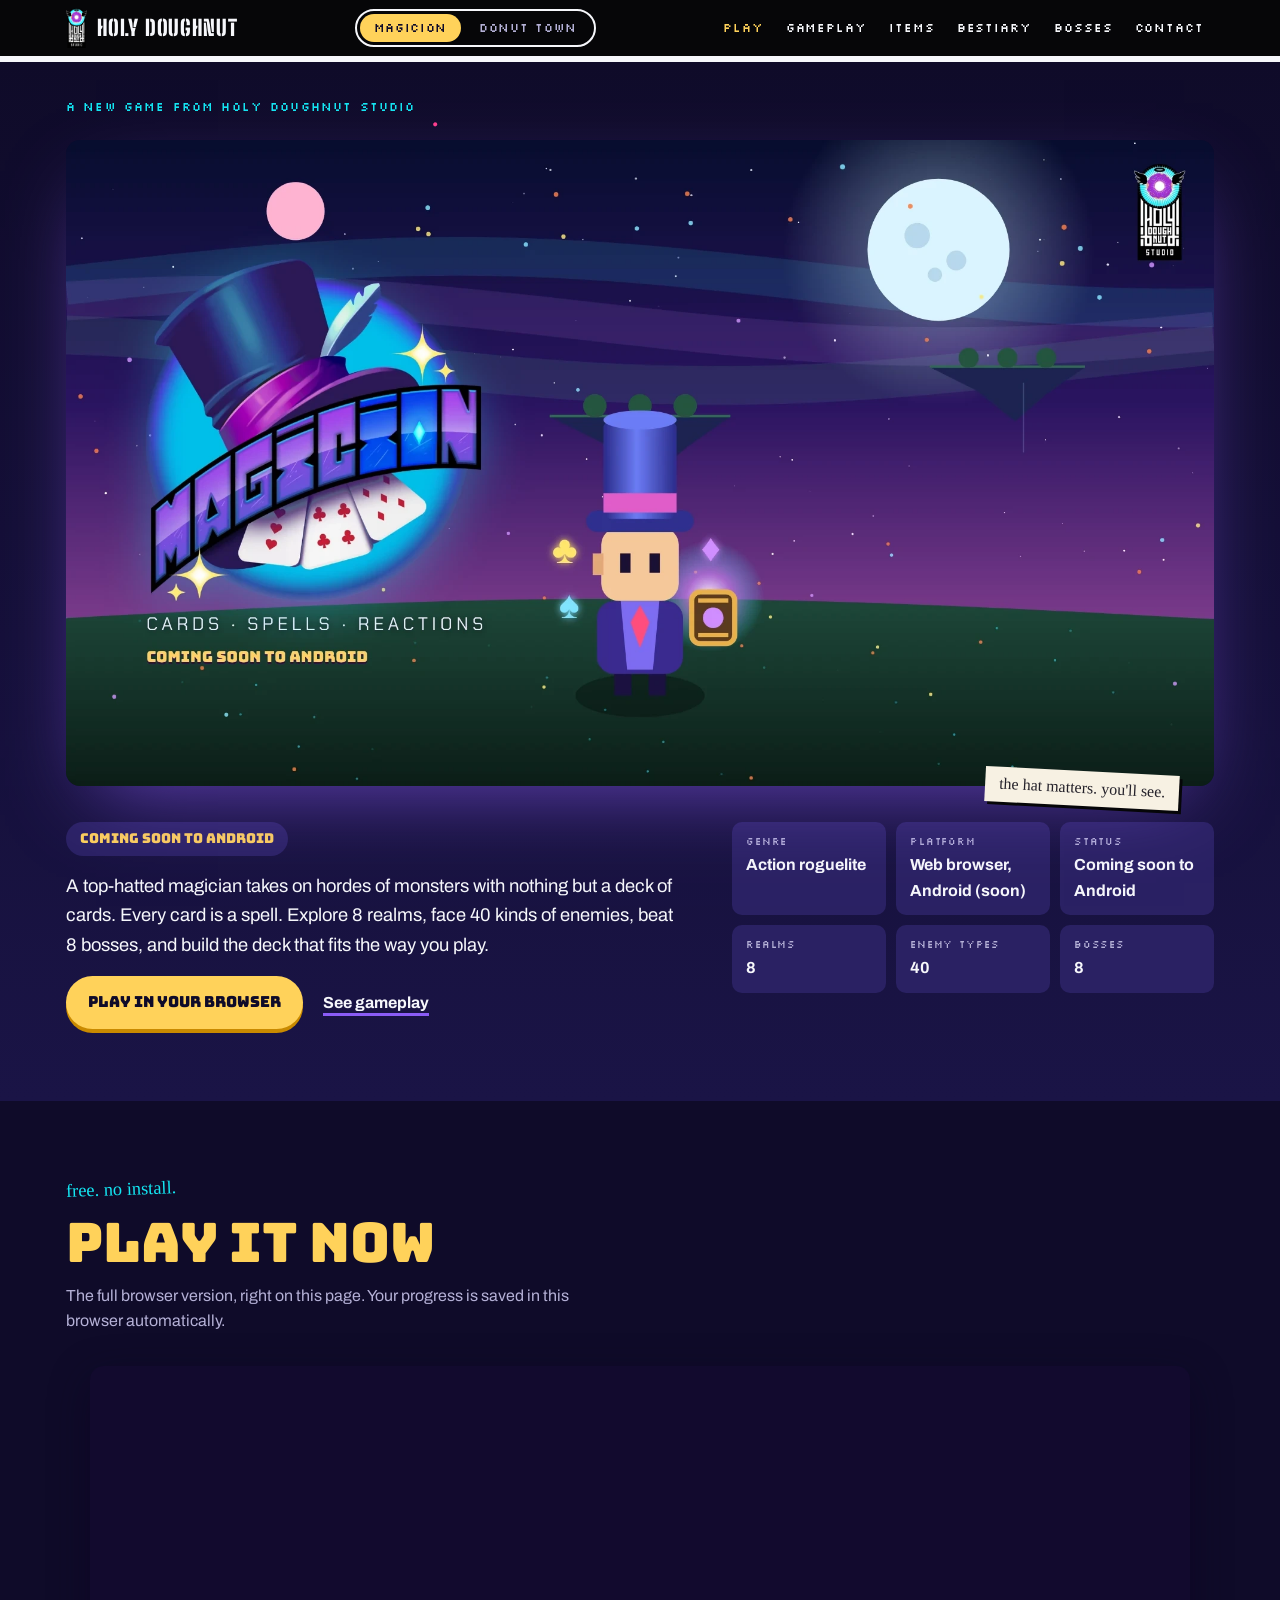
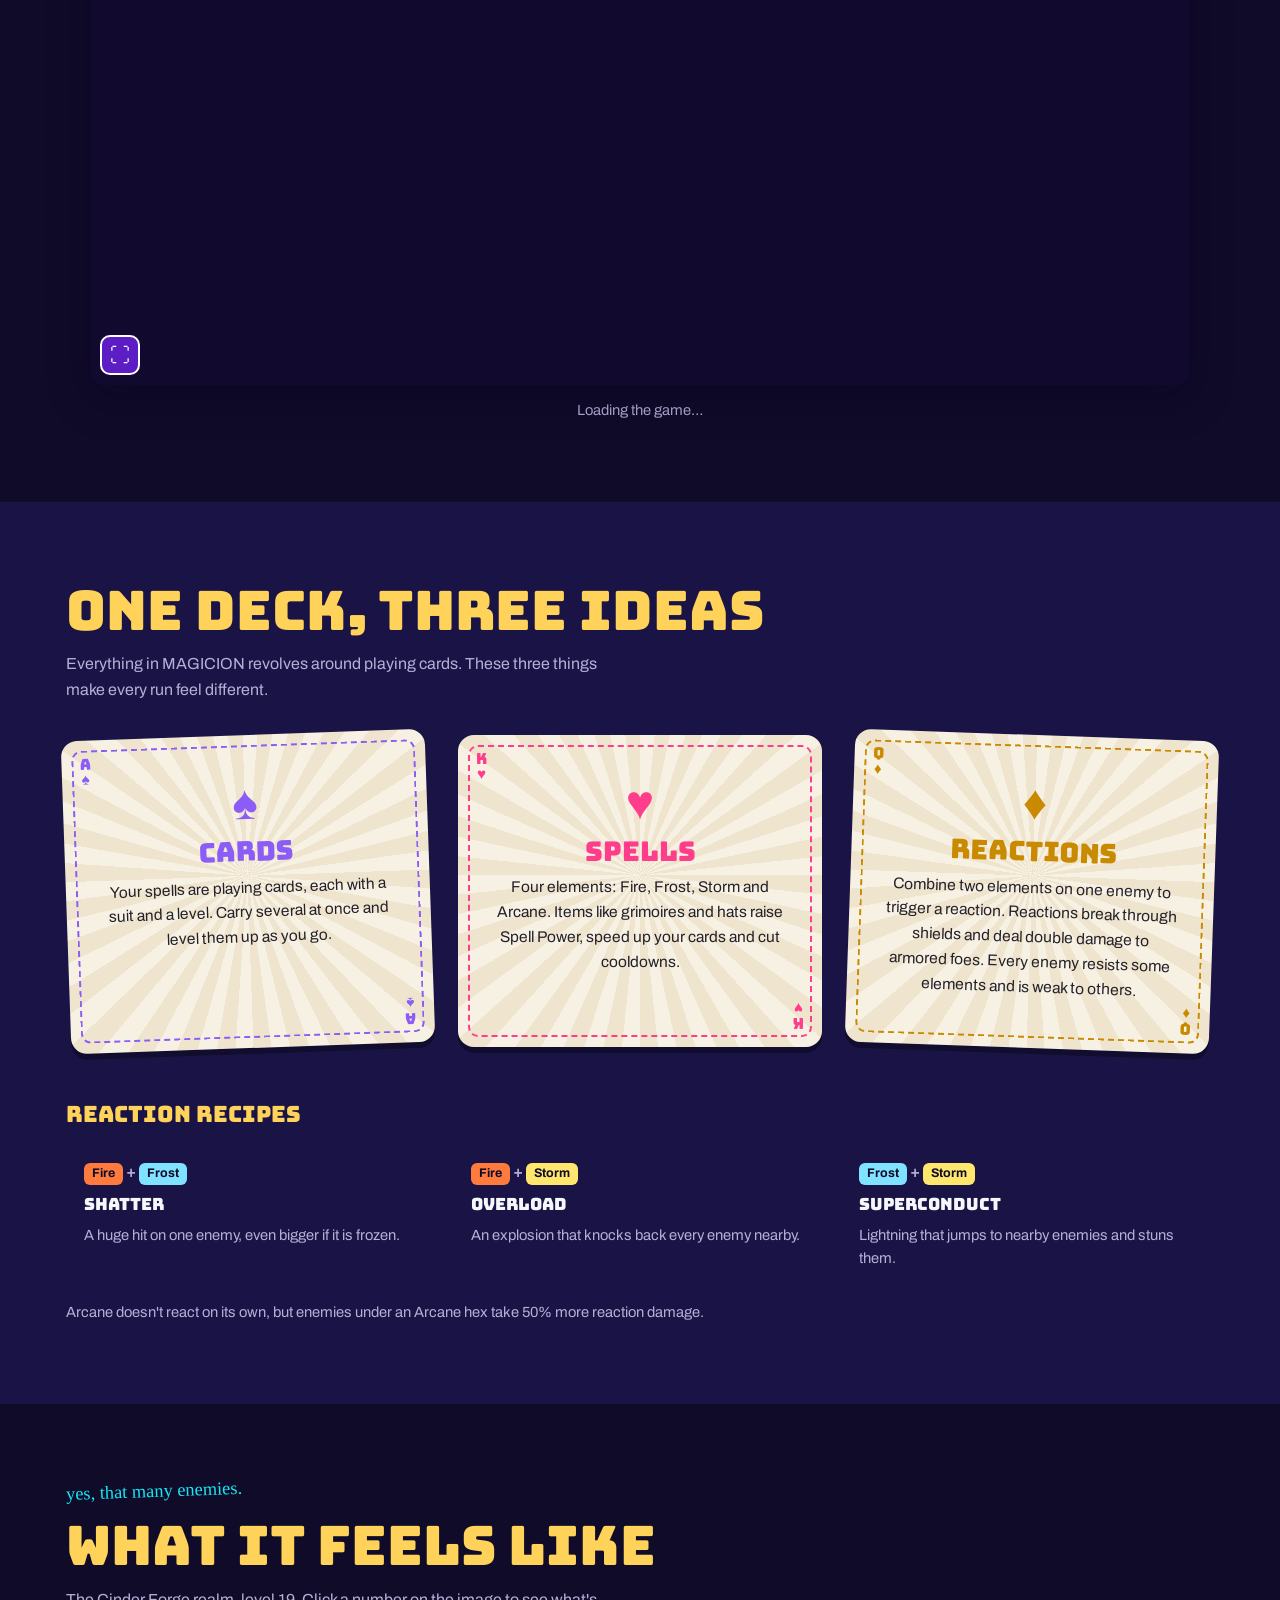
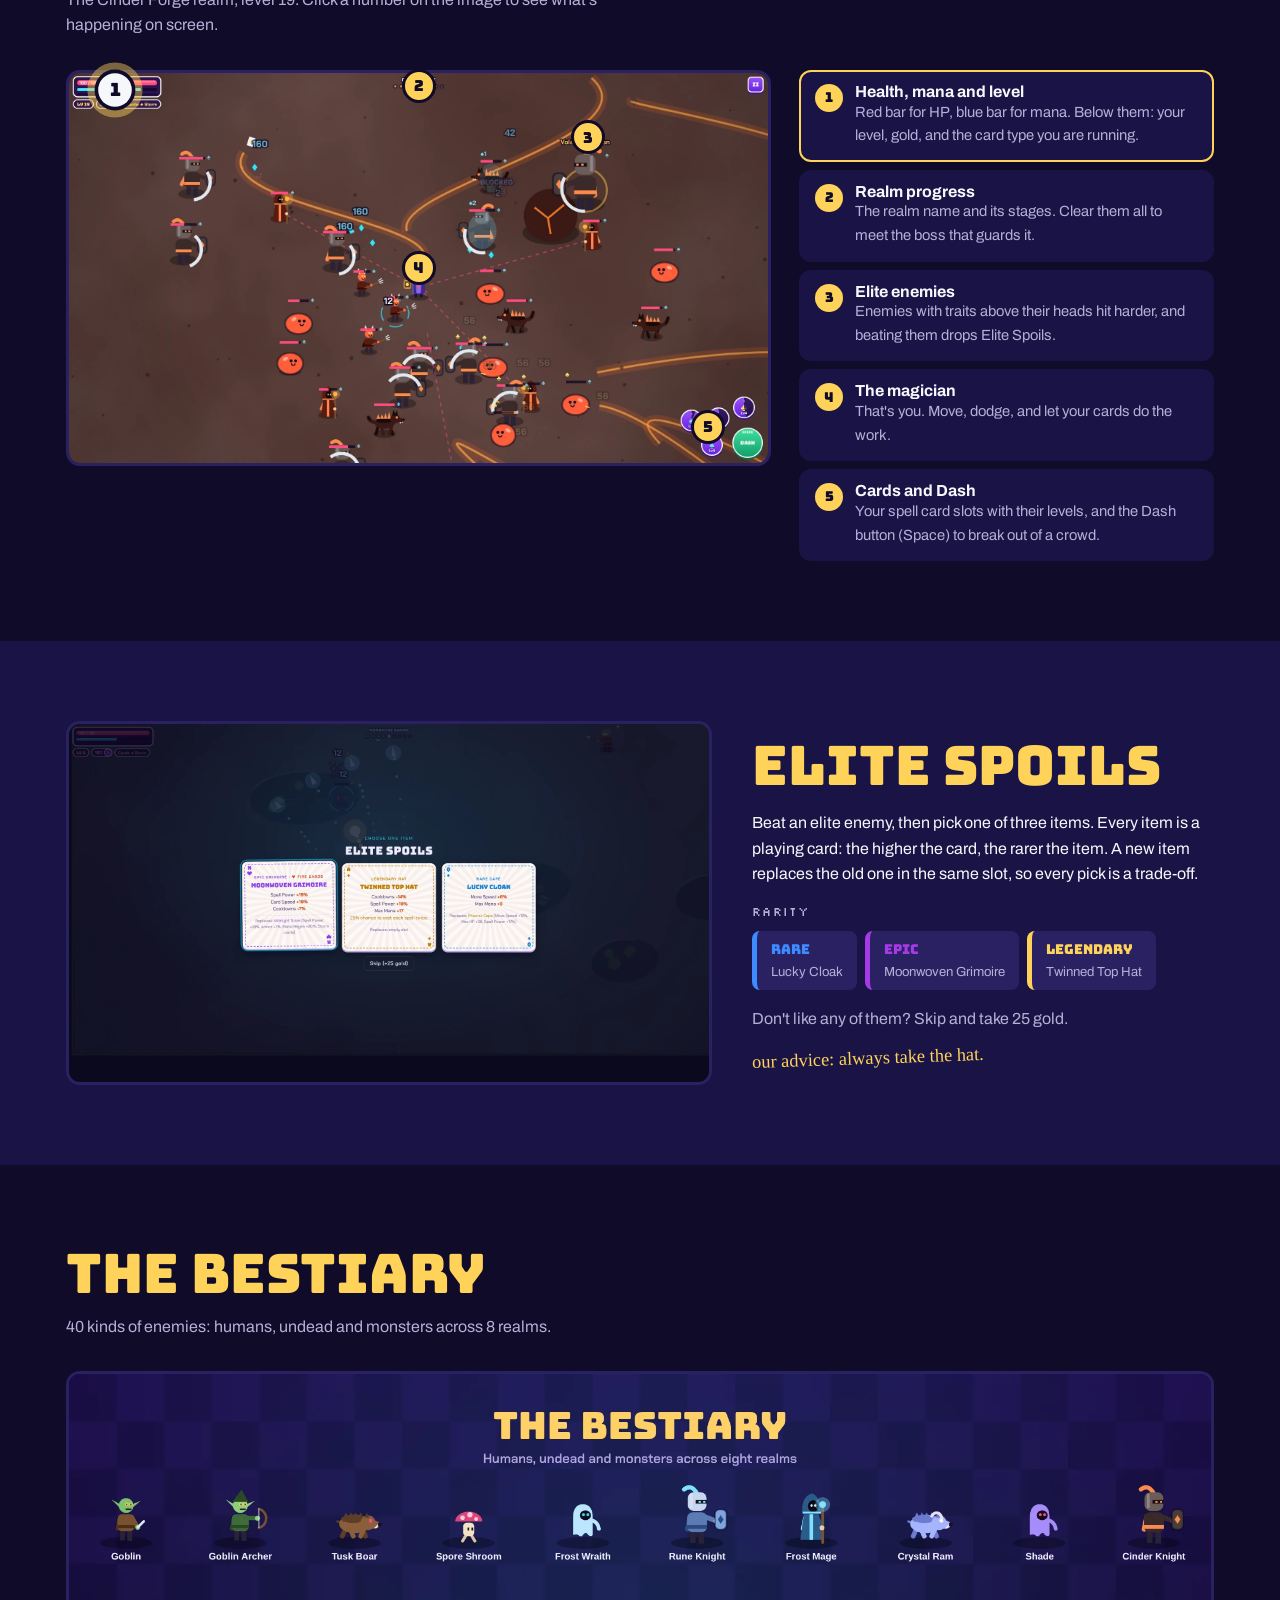
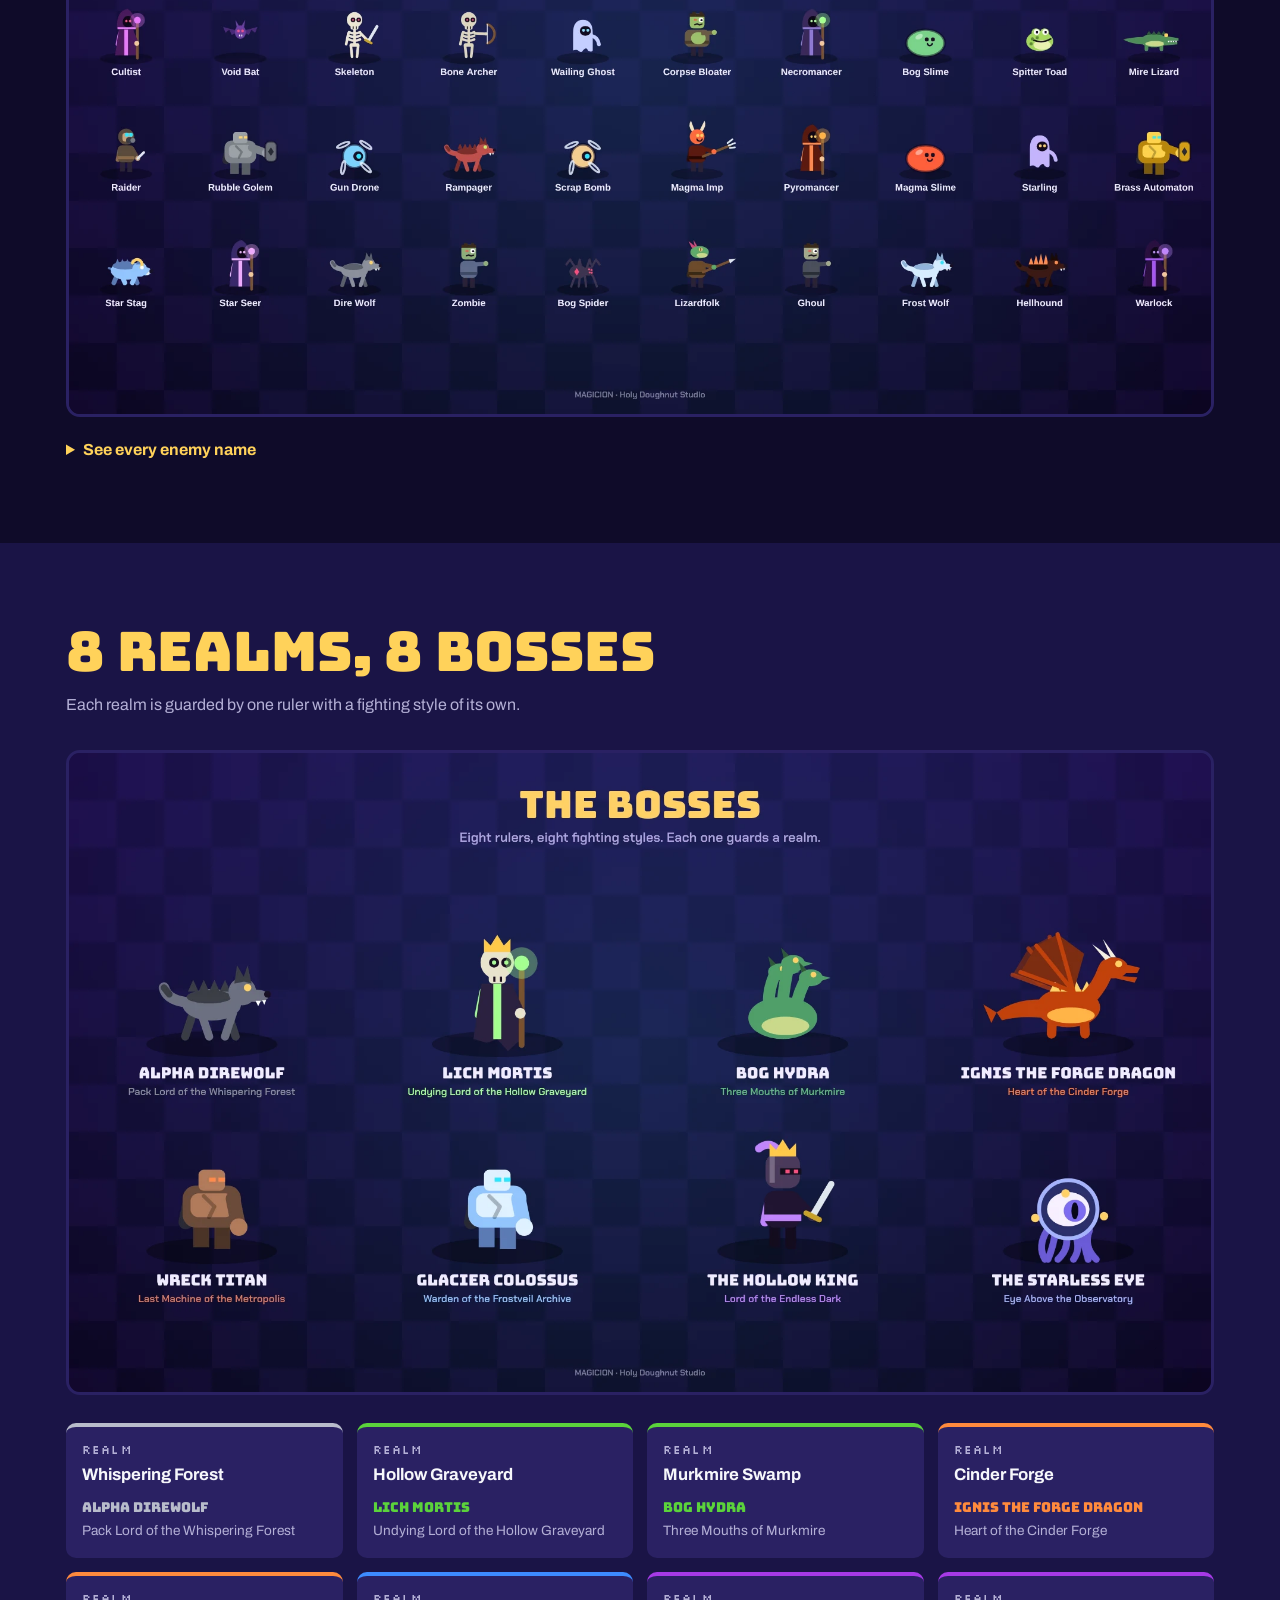
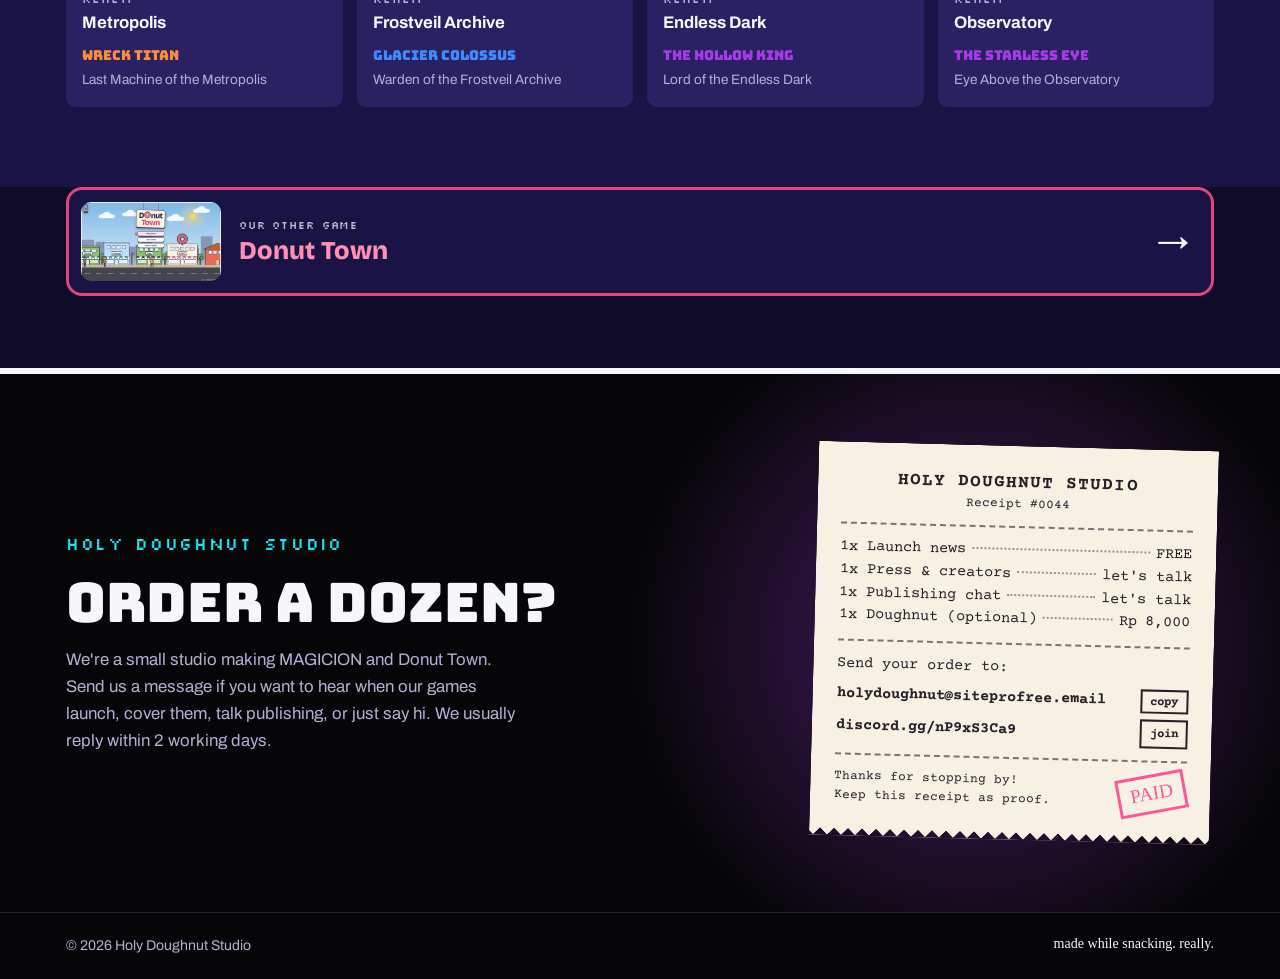
==== index.html @ c5c4b1c6 "Update" ====
<!doctype html>
<!--
  MAGICION · Holy Doughnut Studio
  -------------------------------
  This file only holds the page STRUCTURE. You usually don't edit text here:
    - game info, images, bosses, enemies  ->  js/content.js
    - menu, headings, buttons, receipt    ->  js/translations.js
    - colors, fonts, layout               ->  css/style.css
  Elements with data-i18n="..." get their text from js/translations.js.
  Empty elements with an id are filled in by js/main.js.
  See README.md for step-by-step guides.
-->
<html lang="en">
<head>
  <meta charset="utf-8">
  <meta name="viewport" content="width=device-width, initial-scale=1, viewport-fit=cover">
  <title>MAGICION · Holy Doughnut Studio</title>
  <meta name="description" content="">

  <!-- Browser tab icon: Holy Doughnut Studio emblem -->
  <link rel="icon" href="assets/favicon.ico" sizes="any">
  <link rel="icon" type="image/png" sizes="32x32" href="assets/favicon-32.png">
  <link rel="icon" type="image/png" sizes="16x16" href="assets/favicon-16.png">
  <link rel="apple-touch-icon" href="assets/apple-touch-icon.png">
  <meta name="theme-color" content="#060608">

  <link rel="preconnect" href="https://fonts.googleapis.com">
  <link rel="preconnect" href="https://fonts.gstatic.com" crossorigin>
  <link rel="stylesheet" href="https://fonts.googleapis.com/css2?family=Big+Shoulders+Stencil+Display:wght@700;900&family=Bungee&family=Archivo:wght@400;500;700&family=Silkscreen&family=Permanent+Marker&family=Courier+Prime:wght@400;700&family=Bricolage+Grotesque:opsz,wght@12..96,800&family=Atkinson+Hyperlegible:wght@400;700&display=swap">
  <link rel="stylesheet" href="css/style.css">
</head>
<body>

  <!-- ============ NAVIGATION ============ -->
  <nav class="nav" data-i18n-aria="nav.label">
    <div class="wrap">
      <a class="brand" href="#top">
        <img src="assets/logo.png" alt="" width="451" height="842">
        <span class="brand-name">Holy Doughnut</span>
      </a>
      <!-- Game switcher: slides the page between the two games (js/main.js, section 8c) -->
      <div class="game-tabs" role="tablist" data-i18n-aria="switcher.label">
        <a class="game-tab" role="tab" href="#magicion" data-game-tab="magicion">MAGICION</a>
        <a class="game-tab" role="tab" href="#donut-town" data-game-tab="donut-town">Donut Town</a>
      </div>
      <div class="nav-right">
        <!-- data-game: link only shows while that game is on screen -->
        <ul>
          <li data-game="magicion"><a class="nav-link nav-play" href="#play" data-i18n="nav.play"></a></li>
          <li data-game="magicion"><a class="nav-link" href="#gameplay" data-i18n="nav.gameplay"></a></li>
          <li data-game="magicion"><a class="nav-link" href="#loot" data-i18n="nav.loot"></a></li>
          <li data-game="magicion"><a class="nav-link" href="#bestiary" data-i18n="nav.bestiary"></a></li>
          <li data-game="magicion"><a class="nav-link" href="#bosses" data-i18n="nav.bosses"></a></li>
          <li data-game="donut-town"><a class="nav-link" href="#dt-gallery" data-i18n="nav.dtGallery"></a></li>
          <li data-game="donut-town"><a class="nav-link" href="#dt-roadmap" data-i18n="nav.dtRoadmap"></a></li>
          <li><a class="nav-link" href="#contact" data-i18n="nav.contact"></a></li>
        </ul>
        <button class="language-switch" id="language-switch" type="button" data-i18n="nav.switchTo" data-i18n-aria="nav.switchLabel"></button>
      </div>
    </div>
  </nav>

  <!-- ============ GAMES: one panel per game, side by side ============
       Only the active panel is shown; the others wait off to the side.
       Switching is handled in js/main.js (section 8c). -->
  <main class="games" id="games">
  <div class="games-track" id="games-track">

  <!-- ==================== PANEL 1: MAGICION ==================== -->
  <div class="game-panel" id="magicion" data-game="magicion">

  <!-- ============ HERO: key art + summary ============ -->
  <header class="hero" id="top">
    <div class="wrap">
      <p class="pixel hero-eyebrow" data-i18n="hero.eyebrow"></p>
      <h1 class="visually-hidden"><span id="game-title"></span>: <span id="game-tagline"></span></h1>

      <figure class="key-art">
        <img id="key-art" alt="" width="1920" height="1080">
        <figcaption class="hand key-art-note" data-i18n="hero.note"></figcaption>
      </figure>

      <div class="hero-info">
        <div class="stack">
          <span class="status-pill" id="game-status"></span>
          <p class="pitch" id="game-pitch"></p>
          <div class="cta-row">
            <a class="btn" id="hero-cta" href="#contact"></a>
            <a class="textlink" href="#gameplay" data-i18n="hero.ctaGameplay"></a>
          </div>
        </div>
        <dl class="facts" id="facts" data-i18n-aria="facts.label"></dl>
      </div>
    </div>
  </header>

    <!-- ============ PLAY: the browser build, loaded by magicion/embed.js ============ -->
    <section class="section play" id="play">
      <div class="wrap">
        <div class="section-head">
          <span class="hand section-note" data-i18n="play.note"></span>
          <h2 data-i18n="play.title"></h2>
          <p data-i18n="play.intro"></p>
        </div>
        <div id="game-player" data-magicion data-max-height="calc(100dvh - 80px)"></div>
        <p class="play-status" id="play-status" aria-live="polite"></p>
      </div>
    </section>

    <!-- ============ PILLARS: three playing cards ============ -->
    <section class="section" id="pillars">
      <div class="wrap">
        <div class="section-head">
          <h2 data-i18n="pillars.title"></h2>
          <p data-i18n="pillars.intro"></p>
        </div>
        <div class="pillars" id="pillar-cards"></div>

        <h3 class="reactions-title" data-i18n="pillars.reactionsTitle"></h3>
        <ul class="reactions" id="reaction-list"></ul>
        <p class="muted reaction-note" id="reaction-note"></p>
      </div>
    </section>

    <!-- ============ GAMEPLAY: screenshot with numbered callouts ============ -->
    <section class="section" id="gameplay">
      <div class="wrap">
        <div class="section-head">
          <span class="hand section-note" data-i18n="gameplay.note"></span>
          <h2 data-i18n="gameplay.title"></h2>
          <p data-i18n="gameplay.intro"></p>
        </div>
        <div class="hud-layout">
          <figure class="shot hud-shot">
            <img id="gameplay-image" alt="" width="1920" height="1080" loading="lazy">
            <div id="hud-markers"></div>
          </figure>
          <ol class="hud-legend" id="hud-legend"></ol>
        </div>
      </div>
    </section>

    <!-- ============ LOOT: Elite Spoils ============ -->
    <section class="section" id="loot">
      <div class="wrap loot">
        <figure class="shot">
          <img id="loot-image" alt="" width="1920" height="1080" loading="lazy">
        </figure>
        <div class="stack">
          <h2 data-i18n="loot.title"></h2>
          <p data-i18n="loot.intro"></p>
          <p class="pixel muted" data-i18n="loot.rarityLabel"></p>
          <ul class="rarities" id="rarities"></ul>
          <p class="muted" data-i18n="loot.skip"></p>
          <span class="hand loot-note" data-i18n="loot.note"></span>
        </div>
      </div>
    </section>

    <!-- ============ BESTIARY ============ -->
    <section class="section" id="bestiary">
      <div class="wrap">
        <div class="section-head">
          <h2 data-i18n="bestiary.title"></h2>
          <p data-i18n="bestiary.intro"></p>
        </div>
        <figure class="shot">
          <img id="bestiary-image" alt="" width="1920" height="1080" loading="lazy">
        </figure>
        <details class="enemy-list">
          <summary data-i18n="bestiary.listToggle"></summary>
          <ul id="enemy-names"></ul>
        </details>
      </div>
    </section>

    <!-- ============ BOSSES & REALMS ============ -->
    <section class="section" id="bosses">
      <div class="wrap">
        <div class="section-head">
          <h2 data-i18n="bosses.title"></h2>
          <p data-i18n="bosses.intro"></p>
        </div>
        <figure class="shot">
          <img id="bosses-image" alt="" width="1920" height="1080" loading="lazy">
        </figure>
        <ol class="realms" id="realm-list"></ol>
      </div>
    </section>

    <div class="wrap"><a class="next-game" data-next-game="donut-town" href="#donut-town"></a></div>
  </div>

  <!-- ==================== PANEL 2: DONUT TOWN (data: DONUT_TOWN in js/content.js) ==================== -->
    <section class="game-panel dt" id="donut-town" data-game="donut-town">
      <div class="dt-hero">
        <div class="wrap">
          <p class="dt-eyebrow" data-i18n="donutTown.eyebrow"></p>
          <figure class="dt-key-art">
            <img id="dt-key-art" alt="" width="1920" height="1080" loading="lazy">
          </figure>
          <div class="dt-about">
            <h2 class="dt-title" id="dt-title"></h2>
            <div>
              <div class="dt-text" id="dt-text"></div>
              <ul class="dt-tags" id="dt-tags"></ul>
            </div>
          </div>
        </div>
      </div>

      <div class="dt-gallery" id="dt-gallery">
        <div class="wrap">
          <div class="dt-head">
            <h3 data-i18n="donutTown.galleryTitle"></h3>
            <p data-i18n="donutTown.galleryNote"></p>
          </div>
          <ul class="dt-grid" id="dt-shots"></ul>
          <div class="dt-phones" id="dt-phones"></div>
        </div>
      </div>

      <div class="dt-roadmap" id="dt-roadmap">
        <div class="wrap">
          <div class="dt-head">
            <h3 data-i18n="donutTown.roadmapTitle"></h3>
            <p data-i18n="donutTown.roadmapIntro"></p>
          </div>
          <ol class="dt-milestones" id="dt-milestones"></ol>
          <a class="next-game" data-next-game="magicion" href="#magicion"></a>
        </div>
      </div>
    </section>

  </div>
  </main>

  <!-- ============ CONTACT (addresses come from SITE.contact in js/content.js) ============ -->
  <section class="contact" id="contact">
    <div class="wrap">
      <div class="stack">
        <p class="pixel contact-eyebrow" data-i18n="contact.eyebrow"></p>
        <h2 data-i18n="contact.title"></h2>
        <p data-i18n="contact.text"></p>
      </div>

      <div class="receipt">
        <h3>HOLY DOUGHNUT STUDIO</h3>
        <div class="center" data-i18n="contact.receiptNo"></div>
        <hr>
        <div class="receipt-row"><span data-i18n="contact.itemNews"></span><span class="dots"></span><span data-i18n="contact.priceFree"></span></div>
        <div class="receipt-row"><span data-i18n="contact.itemPress"></span><span class="dots"></span><span data-i18n="contact.priceNego"></span></div>
        <div class="receipt-row"><span data-i18n="contact.itemPublish"></span><span class="dots"></span><span data-i18n="contact.priceNego"></span></div>
        <div class="receipt-row"><span data-i18n="contact.itemDonut"></span><span class="dots"></span><span data-i18n="contact.priceDonut"></span></div>
        <hr>
        <div data-i18n="contact.sendTo"></div>
        <div class="address">
          <code id="contact-email"></code>
          <button class="receipt-button" id="copy-email" type="button" data-i18n="contact.copy"></button>
        </div>
        <div class="address">
          <code id="contact-discord"></code>
          <a class="receipt-button" id="contact-discord-link" href="#" target="_blank" rel="noopener" data-i18n="contact.join"></a>
        </div>
        <hr>
        <div class="receipt-foot">
          <div data-i18n-html="contact.thanks"></div>
          <span class="stamp" aria-hidden="true" data-i18n="contact.stamp"></span>
        </div>
      </div>
    </div>
  </section>

  <!-- ============ FOOTER ============ -->
  <footer class="footer">
    <div class="wrap">
      <span>© <span id="year"></span> Holy Doughnut Studio</span>
      <span class="hand" data-i18n="footer.note"></span>
    </div>
  </footer>

  <!-- Order matters: data first, main.js last -->
  <script src="js/content.js"></script>
  <script src="js/translations.js"></script>
  <script src="js/main.js"></script>
</body>
</html>
---- css/style.css ----
/* =====================================================================
   MAGICION · HOLY DOUGHNUT STUDIO: styles

   Contents:
     1. Design tokens (colors, fonts): change the look here
     2. Base & helpers
     3. Navigation (incl. game tabs)
     3b. Game switcher: panels sliding sideways
     4. Hero: key art, pitch, facts
     5. Section headings & screenshots
     6. Pillars (playing cards) & reaction recipes
     6b. Play section (game player)
     7. Gameplay callouts
     8. Loot
     9. Bestiary & bosses
     9b. Donut Town (second game, light "sunny town" look)
    10. Contact receipt
    11. Footer
    12. Responsive (tablet ≤ 900px, phone ≤ 600px)
    13. Reduced motion

   Color names match the ones used in js/content.js
   (gold, blue, purple, green, orange, grey, pink, cyan).
   ===================================================================== */


/* 1. Design tokens ---------------------------------------------------- */
:root {
  /* Night sky backgrounds, taken from the MAGICION screens */
  --sky: #0f0b29;
  --sky-2: #1a1446;
  --sky-3: #2a2163;
  --black: #060608;

  /* Text */
  --white: #f6f7fb;
  --white-dim: #b4b0d6;

  /* Card paper (item cards, receipt) */
  --paper: #f7f1e3;
  --paper-2: #efe5cf;
  --paper-ink: #24212a;

  /* Accents */
  --gold: #ffd25a;          /* MAGICION headings */
  --gold-deep: #c98a00;
  --purple: #a63ae6;        /* studio glaze purple */
  --violet: #8b5cf6;
  --blue: #3d8bff;
  --cyan: #14e6f2;          /* studio halo cyan */
  --pink: #ff3d8b;
  --green: #5bd33b;
  --orange: #ff8a3d;
  --grey: #b8bccb;

  /* The four spell elements, same colors as inside the game */
  --fire: #ff7a3d;
  --frost: #7fe3ff;
  --storm: #ffe66d;
  --arcane: #d08bff;

  /* Donut Town colors, taken from the Donut Town UI */
  --dt-cream: #fff6e8;
  --dt-cream-2: #f3e6cf;
  --dt-ink: #2b2d42;
  --dt-ink-soft: #5b5670;
  --dt-glaze: #e0457b;
  --dt-sky: #7fb8e6;
  --dt-sky-light: #cfe8f7;
  --dt-asphalt: #3a3d4f;

  /* Fonts (loaded from Google Fonts in index.html) */
  --font-game: "Bungee", "Impact", sans-serif;
  --font-studio: "Big Shoulders Stencil Display", "Impact", "Arial Narrow", sans-serif;
  --font-body: "Archivo", "Helvetica Neue", Arial, sans-serif;
  --font-pixel: "Silkscreen", "Courier New", monospace;
  --font-hand: "Permanent Marker", "Comic Sans MS", "Bradley Hand", cursive;
  --font-receipt: "Courier Prime", "Courier New", monospace;
  --font-dt: "Bricolage Grotesque", "Trebuchet MS", system-ui, sans-serif;
  --font-dt-body: "Atkinson Hyperlegible", system-ui, -apple-system, "Segoe UI", sans-serif;

  /* Layout */
  --rule: 6px;
  --radius: 14px;
  --max-width: 1180px;
  --gutter-left: max(16px, env(safe-area-inset-left, 0px));
  --gutter-right: max(16px, env(safe-area-inset-right, 0px));

  color-scheme: dark;
}


/* 2. Base & helpers --------------------------------------------------- */
*,
*::before,
*::after {
  box-sizing: border-box;
}

html {
  scroll-behavior: smooth;
}

html,
body {
  overflow-x: clip;
}

body {
  margin: 0;
  background: var(--sky);
  color: var(--white);
  font-family: var(--font-body);
  font-size: 16px;
  line-height: 1.6;
}

/* Paints the phone status-bar area above the sticky nav */
body::before {
  content: "";
  position: fixed;
  inset: 0 0 auto;
  height: env(safe-area-inset-top, 0px);
  z-index: 10;
  background: var(--black);
}

img {
  max-width: 100%;
}

a {
  color: inherit;
}

:focus-visible {
  outline: 3px solid var(--gold);
  outline-offset: 3px;
}

.wrap {
  max-width: var(--max-width);
  margin: 0 auto;
  padding-left: var(--gutter-left);
  padding-right: var(--gutter-right);
}

h1,
h2,
h3 {
  margin: 0;
  font-family: var(--font-game);
  font-weight: 400;
  line-height: 1.05;
  text-wrap: balance;
}

h2 {
  color: var(--gold);
  font-size: clamp(2rem, 5vw, 3.4rem);
}

p {
  margin: 0;
}

.visually-hidden {
  position: absolute;
  width: 1px;
  height: 1px;
  overflow: hidden;
  clip: rect(0 0 0 0);
  white-space: nowrap;
}

.stack {
  display: grid;
  align-content: start;
  gap: 16px;
}

.muted {
  color: var(--white-dim);
}

.hand {
  font-family: var(--font-hand);
  font-weight: 400;
  line-height: 1.15;
}

.pixel {
  font-family: var(--font-pixel);
  font-size: 0.72rem;
  letter-spacing: 0.1em;
  text-transform: uppercase;
}

/* Buttons and links */
.btn {
  padding: 14px 22px;
  border: 0;
  border-radius: 999px;
  background: var(--gold);
  color: var(--sky);
  font-family: var(--font-game);
  font-size: 0.95rem;
  text-decoration: none;
  cursor: pointer;
  box-shadow: 0 4px 0 var(--gold-deep);
  transition: transform 0.15s, box-shadow 0.15s;
}

.btn:hover {
  transform: translateY(2px);
  box-shadow: 0 2px 0 var(--gold-deep);
}

.textlink {
  font-weight: 700;
  text-decoration: underline;
  text-decoration-thickness: 3px;
  text-underline-offset: 5px;
  text-decoration-color: var(--violet);
}

.textlink:hover {
  text-decoration-color: var(--gold);
}

.cta-row {
  display: flex;
  flex-wrap: wrap;
  align-items: center;
  gap: 20px;
}


/* 3. Navigation ------------------------------------------------------- */
.nav {
  position: sticky;
  top: env(safe-area-inset-top, 0px);
  z-index: 20;
  background: var(--black);
  border-bottom: var(--rule) solid var(--white);
}

.nav .wrap {
  display: flex;
  align-items: center;
  justify-content: space-between;
  gap: 16px;
  padding-block: 8px;
}

.brand {
  display: flex;
  align-items: center;
  gap: 10px;
  font-family: var(--font-studio);
  font-weight: 900;
  font-size: 1.35rem;
  letter-spacing: 0.04em;
  text-transform: uppercase;
  text-decoration: none;
}

.brand img {
  width: auto;
  height: 40px;
}

.nav-right {
  display: flex;
  align-items: center;
  gap: 8px;
}

.nav ul {
  display: flex;
  flex-wrap: wrap;
  gap: 2px;
  margin: 0;
  padding: 0;
  list-style: none;
}

.nav-link {
  display: block;
  padding: 8px 10px;
  font-family: var(--font-pixel);
  font-size: 0.72rem;
  letter-spacing: 0.08em;
  text-decoration: none;
}

.nav-link:hover {
  background: var(--white);
  color: var(--black);
}

.nav-play {
  color: var(--gold);
}

.nav-donut {
  color: #ff8fb4;
}

.language-switch {
  padding: 6px 10px;
  border: 3px solid var(--cyan);
  background: transparent;
  color: var(--cyan);
  font-family: var(--font-pixel);
  font-size: 0.72rem;
  letter-spacing: 0.08em;
  cursor: pointer;
}

.language-switch:hover {
  background: var(--cyan);
  color: var(--black);
}


/* Game tabs in the nav: MAGICION | Donut Town */
.game-tabs {
  display: flex;
  gap: 4px;
  padding: 3px;
  border: 2px solid var(--white);
  border-radius: 999px;
}

.game-tab {
  padding: 5px 14px;
  border-radius: 999px;
  color: var(--white-dim);
  font-family: var(--font-pixel);
  font-size: 0.72rem;
  letter-spacing: 0.06em;
  text-decoration: none;
  white-space: nowrap;
  transition: background 0.2s, color 0.2s;
}

.game-tab:hover {
  color: var(--white);
}

.game-tab.active[data-game-tab="magicion"] {
  background: var(--gold);
  color: var(--sky);
}

.game-tab.active[data-game-tab="donut-town"] {
  background: var(--dt-glaze);
  color: #fff;
}


/* 3b. Game switcher ---------------------------------------------------- */
/* All game panels sit side by side on one track; the track slides so
   one panel fills the screen. #games is only as tall as that panel
   (height set by js/main.js), overflow: clip hides the rest. */
.games {
  overflow: clip;
  transition: height 0.45s ease;
}

.games-track {
  display: flex;
  align-items: flex-start;
  transition: transform 0.55s cubic-bezier(0.22, 0.8, 0.24, 1);
}

.game-panel {
  flex: 0 0 100%;
  min-width: 0;
}

/* #links land below the sticky nav */
[id] {
  scroll-margin-top: 96px;
}

/* "Our other game" card at the end of each panel */
.next-game {
  display: grid;
  grid-template-columns: 140px minmax(0, 1fr) auto;
  align-items: center;
  gap: 18px;
  margin-block: 0 72px;
  padding: 12px 22px 12px 12px;
  border-radius: 16px;
  text-decoration: none;
  transition: transform 0.15s;
}

.next-game:hover {
  transform: translateY(-3px);
}

.next-game img {
  display: block;
  width: 100%;
  height: auto;
  aspect-ratio: 16 / 9;
  border-radius: 10px;
}

.next-game-text {
  display: grid;
  gap: 2px;
  min-width: 0;
}

.next-game-label {
  font-family: var(--font-pixel);
  font-size: 0.68rem;
  letter-spacing: 0.08em;
  text-transform: uppercase;
  opacity: 0.75;
}

.next-game b {
  font-size: 1.6rem;
  line-height: 1.1;
}

.next-game-arrow {
  font-size: 2rem;
  line-height: 1;
}

/* in MAGICION: night sky card pointing to Donut Town */
#magicion .next-game {
  border: 3px solid var(--dt-glaze);
  background: var(--sky-2);
  color: var(--white);
}

#magicion .next-game b {
  font-family: var(--font-dt);
  font-weight: 800;
  color: #ff8fb4;
}

/* in Donut Town: cream card pointing back to MAGICION */
.dt .next-game {
  margin-block: 48px 0;
  border: 3px solid var(--dt-ink);
  background: var(--sky);
  color: var(--white);
  box-shadow: 0 5px 0 var(--dt-ink);
}

.dt .next-game b {
  font-family: var(--font-game);
  font-weight: 400;
  color: var(--gold);
}


/* 4. Hero ------------------------------------------------------------- */
.hero {
  /* a few stars, like the in-game sky */
  background:
    radial-gradient(circle at 12% 18%, var(--white) 0 1px, transparent 2px),
    radial-gradient(circle at 78% 8%, var(--gold) 0 1.5px, transparent 2.5px),
    radial-gradient(circle at 92% 40%, var(--cyan) 0 1px, transparent 2px),
    radial-gradient(circle at 34% 6%, var(--pink) 0 1.5px, transparent 2.5px),
    linear-gradient(var(--sky), var(--sky-2));
}

.hero .wrap {
  display: grid;
  gap: 24px;
  padding-block: 36px 72px;
}

.hero-eyebrow {
  margin: 0;
  color: var(--cyan);
}

.key-art {
  position: relative;
  margin: 0;
}

.key-art img {
  display: block;
  width: 100%;
  height: auto;
  aspect-ratio: 16 / 9;
  border-radius: var(--radius);
  box-shadow: 0 30px 80px -30px rgba(139, 92, 246, 0.7);
}

/* Paper sticky note on the key art */
.key-art-note {
  position: absolute;
  right: 3%;
  bottom: -20px;
  padding: 8px 14px 9px;
  background: var(--paper);
  color: var(--paper-ink);
  font-size: 1rem;
  box-shadow: 3px 3px 0 var(--black);
  transform: rotate(3deg);
}

.hero-info {
  display: grid;
  grid-template-columns: minmax(0, 1.3fr) minmax(0, 1fr);
  align-items: start;
  gap: 40px;
  margin-top: 12px;
}

.status-pill {
  justify-self: start;
  padding: 6px 14px;
  border-radius: 999px;
  background: var(--sky-3);
  color: var(--gold);
  font-family: var(--font-game);
  font-size: 0.85rem;
}

.pitch {
  max-width: 56ch;
  font-size: 1.15rem;
}

/* Fact sheet: small labelled boxes */
.facts {
  display: grid;
  grid-template-columns: repeat(3, minmax(0, 1fr));
  gap: 10px;
  margin: 0;
}

.facts div {
  padding: 12px 14px;
  border-radius: 10px;
  background: var(--sky-3);
}

.facts dt {
  color: var(--white-dim);
  font-family: var(--font-pixel);
  font-size: 0.62rem;
  letter-spacing: 0.08em;
  text-transform: uppercase;
}

.facts dd {
  margin: 2px 0 0;
  font-weight: 700;
  font-variant-numeric: tabular-nums;
}


/* 5. Section headings & screenshots ----------------------------------- */
.section {
  padding-block: 80px;
}

.section:nth-of-type(even) {
  background: var(--sky-2);
}

.section-head {
  display: grid;
  gap: 12px;
  max-width: 720px;
  margin-bottom: 32px;
}

.section-head p {
  max-width: 60ch;
  color: var(--white-dim);
}

.section-note {
  width: max-content;
  max-width: 100%;
  color: var(--cyan);
  font-size: 1.15rem;
  transform: rotate(-2deg);
  transform-origin: left;
}

/* Framed game screenshot */
.shot {
  position: relative;
  margin: 0;
}

.shot img {
  display: block;
  width: 100%;
  height: auto;
  aspect-ratio: 16 / 9;
  border: 3px solid var(--sky-3);
  border-radius: var(--radius);
  background: var(--sky-2);
}


/* 6. Pillars: playing cards like the in-game item cards ---------------- */
.pillars {
  display: grid;
  grid-template-columns: repeat(3, minmax(0, 1fr));
  gap: 28px;
}

.playing-card {
  --suit: var(--violet);
  position: relative;
  display: grid;
  align-content: start;
  gap: 10px;
  min-height: 300px;
  padding: 44px 34px 48px;
  border-radius: 16px;
  background:
    repeating-conic-gradient(from 0deg at 50% 45%, var(--paper) 0deg 6deg, var(--paper-2) 6deg 12deg);
  color: var(--paper-ink);
  text-align: center;
  box-shadow: 0 6px 0 rgba(0, 0, 0, 0.35);
  transition: transform 0.2s;
}

.playing-card:nth-child(1) { transform: rotate(-2deg); }
.playing-card:nth-child(3) { transform: rotate(2deg); }
.playing-card:hover { transform: translateY(-6px) rotate(0deg); }

/* dashed inner border in the suit color */
.playing-card::before {
  content: "";
  position: absolute;
  inset: 10px;
  border: 2px dashed var(--suit);
  border-radius: 10px;
  pointer-events: none;
}

.suit-spade   { --suit: var(--violet); }
.suit-heart   { --suit: var(--pink); }
.suit-diamond { --suit: var(--gold-deep); }
.suit-club    { --suit: var(--blue); }

.playing-card .corner {
  position: absolute;
  top: 16px;
  left: 18px;
  color: var(--suit);
  font-family: var(--font-game);
  font-size: 0.95rem;
  line-height: 1;
}

.playing-card .corner-bottom {
  top: auto;
  left: auto;
  right: 18px;
  bottom: 16px;
  transform: rotate(180deg);
}

.big-suit {
  color: var(--suit);
  font-size: 3rem;
  line-height: 1;
}

.playing-card h3 {
  color: var(--suit);
  font-size: 1.7rem;
}

.playing-card p {
  font-size: 0.97rem;
}


/* Reaction recipes under the pillars */
.reactions-title {
  margin-top: 56px;
  color: var(--gold);
  font-size: 1.4rem;
}

.reactions {
  display: grid;
  grid-template-columns: repeat(3, minmax(0, 1fr));
  gap: 14px;
  margin: 16px 0 0;
  padding: 0;
  list-style: none;
}

.reactions li {
  display: grid;
  align-content: start;
  gap: 6px;
  padding: 16px 18px;
  border-radius: 12px;
  background: var(--sky-2);
}

.reactions b {
  font-family: var(--font-game);
  font-weight: 400;
  font-size: 1.05rem;
}

.reactions li > span:last-child {
  color: var(--white-dim);
  font-size: 0.92rem;
}

.recipe {
  color: var(--white-dim);
  font-weight: 700;
}

.element {
  display: inline-block;
  padding: 1px 8px;
  border-radius: 6px;
  color: var(--sky);
  font-size: 0.78rem;
  font-weight: 700;
  text-transform: capitalize;
}

.el-fire   { background: var(--fire); }
.el-frost  { background: var(--frost); }
.el-storm  { background: var(--storm); }
.el-arcane { background: var(--arcane); }

.reaction-note {
  margin-top: 14px;
  font-size: 0.92rem;
}


/* 6b. Play section ---------------------------------------------------- */
/* The player itself (iframe, fullscreen button) is styled by magicion/embed.js */
.play-status {
  max-width: 1100px;
  margin: 14px auto 0;
  color: var(--white-dim);
  font-size: 0.92rem;
  text-align: center;
}


/* 7. Gameplay callouts ------------------------------------------------ */
.hud-layout {
  display: grid;
  grid-template-columns: minmax(0, 1.7fr) minmax(0, 1fr);
  align-items: start;
  gap: 28px;
}

.hud-marker {
  position: absolute;
  width: 34px;
  height: 34px;
  border: 3px solid var(--sky);
  border-radius: 50%;
  background: var(--gold);
  color: var(--sky);
  font-family: var(--font-game);
  font-size: 0.95rem;
  line-height: 1;
  cursor: pointer;
  transform: translate(-50%, -50%);
  transition: transform 0.15s;
}

.hud-marker:hover,
.hud-marker.active {
  transform: translate(-50%, -50%) scale(1.2);
}

.hud-marker.active {
  background: var(--white);
  box-shadow: 0 0 0 6px rgba(255, 210, 90, 0.45);
}

.hud-legend {
  display: grid;
  gap: 8px;
  margin: 0;
  padding: 0;
  list-style: none;
}

.hud-legend li {
  display: grid;
  grid-template-columns: auto 1fr;
  gap: 12px;
  padding: 12px 14px;
  border: 2px solid transparent;
  border-radius: 12px;
  background: var(--sky-2);
  cursor: pointer;
}

.section:nth-of-type(even) .hud-legend li {
  background: var(--sky-3);
}

.hud-legend li.active {
  border-color: var(--gold);
}

.hud-number {
  display: grid;
  place-items: center;
  width: 28px;
  height: 28px;
  border-radius: 50%;
  background: var(--gold);
  color: var(--sky);
  font-family: var(--font-game);
  font-size: 0.85rem;
}

.hud-legend h3 {
  font-family: var(--font-body);
  font-size: 1rem;
  font-weight: 700;
}

.hud-legend p {
  color: var(--white-dim);
  font-size: 0.92rem;
}


/* 8. Loot ------------------------------------------------------------- */
.loot {
  display: grid;
  grid-template-columns: minmax(0, 1.4fr) minmax(0, 1fr);
  align-items: center;
  gap: 40px;
}

.loot p {
  max-width: 52ch;
}

.rarities {
  display: flex;
  flex-wrap: wrap;
  gap: 8px;
  margin: -6px 0 0;
  padding: 0;
  list-style: none;
}

.rarities li {
  display: grid;
  padding: 8px 14px;
  border-left: 5px solid var(--c);
  border-radius: 8px;
  background: var(--sky-3);
}

.rarities b {
  color: var(--c);
  font-family: var(--font-game);
  font-weight: 400;
  font-size: 0.85rem;
}

.rarities span {
  color: var(--white-dim);
  font-size: 0.82rem;
}

.loot-note {
  width: max-content;
  max-width: 100%;
  color: var(--gold);
  font-size: 1.15rem;
  transform: rotate(-2deg);
}


/* 9. Bestiary & bosses ------------------------------------------------ */
.enemy-list {
  margin-top: 20px;
}

.enemy-list summary {
  width: max-content;
  max-width: 100%;
  color: var(--gold);
  font-weight: 700;
  cursor: pointer;
}

.enemy-list ul {
  columns: 5 140px;
  gap: 20px;
  margin: 16px 0 0;
  padding: 0;
  list-style: none;
  color: var(--white-dim);
}

.realms {
  display: grid;
  grid-template-columns: repeat(4, minmax(0, 1fr));
  gap: 14px;
  margin: 28px 0 0;
  padding: 0;
  list-style: none;
}

.realms li {
  display: grid;
  gap: 2px;
  padding: 14px 16px 16px;
  border-top: 4px solid var(--c);
  border-radius: 10px;
  background: var(--sky-3);
}

.realm-name {
  font-size: 1.05rem;
}

.boss-name {
  margin-top: 6px;
  color: var(--c);
  font-family: var(--font-game);
  font-size: 0.85rem;
}

.boss-title {
  color: var(--white-dim);
  font-size: 0.85rem;
}


/* 9b. Donut Town ------------------------------------------------------ */
/* A different world from MAGICION's night sky: sunny, cream, thick ink
   outlines and the pink glaze from the Donut Town sign. */
.dt {
  border-top: var(--rule) solid var(--white);
  background: var(--dt-cream);
  color: var(--dt-ink);
  font-family: var(--font-dt-body);
  color-scheme: light;
}

.dt :focus-visible {
  outline-color: var(--dt-glaze);
}

.dt-hero {
  background:
    radial-gradient(ellipse 140px 40px at 14% 10%, rgba(255, 255, 255, 0.9), transparent 70%),
    radial-gradient(ellipse 180px 46px at 82% 6%, rgba(255, 255, 255, 0.85), transparent 70%),
    linear-gradient(var(--dt-sky), var(--dt-sky-light) 60%, var(--dt-cream));
}

.dt-hero .wrap {
  display: grid;
  gap: 28px;
  padding-block: 48px 56px;
}

.dt-eyebrow {
  margin: 0;
  font-family: var(--font-pixel);
  font-size: 0.72rem;
  letter-spacing: 0.1em;
  text-transform: uppercase;
}

.dt-key-art {
  margin: 0;
}

/* Shared "game UI card" look: ink outline + solid ink drop */
.dt-key-art img,
.dt-grid img,
.dt-phones img,
.dt-milestone {
  border: 3px solid var(--dt-ink);
  box-shadow: 0 5px 0 var(--dt-ink);
}

.dt-key-art img {
  display: block;
  width: 100%;
  height: auto;
  aspect-ratio: 16 / 9;
  border-radius: 16px;
  box-shadow: 0 8px 0 var(--dt-ink);
}

.dt-about {
  display: grid;
  grid-template-columns: minmax(0, 1fr) minmax(0, 1.4fr);
  align-items: start;
  gap: 32px;
}

.dt-title {
  color: var(--dt-ink);
  font-family: var(--font-dt);
  font-weight: 800;
  font-size: clamp(2.6rem, 7vw, 4.4rem);
  line-height: 0.92;
  letter-spacing: -0.03em;
}

.dt-title span {
  color: var(--dt-glaze);
}

.dt-text p {
  max-width: 60ch;
  font-size: 1.12rem;
}

.dt-text p + p {
  margin-top: 12px;
}

.dt-tags {
  display: flex;
  flex-wrap: wrap;
  gap: 8px;
  margin: 18px 0 0;
  padding: 0;
  list-style: none;
}

.dt-tags li {
  padding: 3px 12px;
  border: 2px solid var(--dt-ink);
  border-radius: 999px;
  background: #fff;
  box-shadow: 0 2px 0 var(--dt-ink);
  font-size: 0.88rem;
  font-weight: 700;
}

/* Section headings inside Donut Town */
.dt-head {
  display: grid;
  gap: 8px;
  margin-bottom: 28px;
}

.dt-head h3 {
  color: var(--dt-ink);
  font-family: var(--font-dt);
  font-weight: 800;
  font-size: clamp(1.9rem, 4.6vw, 2.8rem);
  letter-spacing: -0.02em;
  text-transform: none;
}

.dt-head p {
  max-width: 60ch;
  color: var(--dt-ink-soft);
}

/* Gallery */
.dt-gallery {
  padding-block: 56px 72px;
  border-top: 3px solid var(--dt-ink);
}

.dt-grid {
  display: grid;
  grid-template-columns: repeat(2, minmax(0, 1fr));
  gap: 28px;
  margin: 0;
  padding: 0;
  list-style: none;
}

.dt-grid figure,
.dt-phones figure {
  margin: 0;
}

.dt-grid a {
  display: block;
  border-radius: 14px;
}

.dt-grid img {
  display: block;
  width: 100%;
  height: auto;
  aspect-ratio: 16 / 9;
  border-radius: 14px;
  background: var(--dt-sky-light);
  transition: transform 0.15s;
}

.dt-grid a:hover img {
  transform: translateY(-3px);
}

.dt figcaption {
  margin-top: 12px;
  color: var(--dt-ink-soft);
  font-size: 0.95rem;
}

.dt figcaption b {
  color: var(--dt-ink);
  font-family: var(--font-dt);
  font-weight: 800;
}

.dt-phones {
  display: flex;
  justify-content: center;
  gap: 32px;
  margin-top: 44px;
}

.dt-phones figure {
  width: min(260px, 44%);
  text-align: center;
}

.dt-phones img {
  display: block;
  width: 100%;
  height: auto;
  aspect-ratio: 780 / 1688;
  padding: 9px;
  border-radius: 34px;
  background: #0c0e13;
}

/* Roadmap: milestones as stops along a town road */
.dt-roadmap {
  padding-block: 56px 80px;
  border-top: 3px solid var(--dt-ink);
  background: var(--dt-cream-2);
}

.dt-milestones {
  position: relative;
  display: grid;
  grid-template-columns: repeat(4, minmax(0, 1fr));
  gap: 20px;
  margin: 0;
  padding: 46px 0 0;
  list-style: none;
}

/* the road, with white lane markings */
.dt-milestones::before {
  content: "";
  position: absolute;
  top: 0;
  left: 0;
  right: 0;
  height: 26px;
  border-block: 3px solid var(--dt-ink);
  background:
    repeating-linear-gradient(90deg, #fff 0 28px, transparent 28px 52px) center / 100% 4px no-repeat,
    var(--dt-asphalt);
}

.dt-milestone {
  position: relative;
  display: grid;
  align-content: start;
  gap: 10px;
  padding: 18px 18px 20px;
  border-radius: 14px;
  background: #fff;
}

/* the stop sign post connecting each card to the road */
.dt-milestone::before {
  content: "";
  position: absolute;
  top: -23px;
  left: 26px;
  width: 6px;
  height: 20px;
  background: var(--dt-ink);
}

.dt-milestone-top {
  display: flex;
  flex-wrap: wrap;
  justify-content: space-between;
  align-items: center;
  gap: 6px;
}

.dt-step {
  font-family: var(--font-pixel);
  font-size: 0.68rem;
  letter-spacing: 0.08em;
  text-transform: uppercase;
  color: var(--dt-ink-soft);
}

.dt-status {
  padding: 2px 10px;
  border: 2px solid var(--dt-ink);
  border-radius: 999px;
  background: var(--dt-cream);
  font-size: 0.78rem;
  font-weight: 700;
}

.status-next .dt-status {
  background: var(--dt-glaze);
  color: #fff;
}

.status-done .dt-status {
  background: #5bbf6a;
  color: #fff;
}

.status-later {
  background: var(--dt-cream);
}

.dt-milestone h4 {
  margin: 0;
  font-family: var(--font-dt);
  font-weight: 800;
  font-size: 1.35rem;
  line-height: 1.1;
}

.dt-milestone p {
  color: var(--dt-ink-soft);
  font-size: 0.95rem;
}

.dt-milestone ul {
  display: grid;
  gap: 6px;
  margin: 4px 0 0;
  padding: 0;
  list-style: none;
}

.dt-milestone ul li {
  position: relative;
  padding-left: 22px;
  font-weight: 700;
  font-size: 0.95rem;
  line-height: 1.35;
}

/* a tiny doughnut as the bullet */
.dt-milestone ul li::before {
  content: "";
  position: absolute;
  left: 0;
  top: 0.2em;
  width: 14px;
  height: 14px;
  border-radius: 50%;
  background: radial-gradient(circle, var(--dt-cream) 0 22%, var(--dt-glaze) 24% 100%);
  box-shadow: inset 0 0 0 2px var(--dt-ink);
}


/* 10. Contact receipt ------------------------------------------------- */
/* Shared by both games, so it uses the studio look (black, like the nav
   and footer) with the purple glaze from the studio logo behind the receipt. */
.contact {
  border-top: var(--rule) solid var(--white);
  background:
    radial-gradient(circle at 76% 50%, rgba(166, 58, 230, 0.42), transparent 34%),
    var(--black);
}

.contact .wrap {
  display: grid;
  grid-template-columns: minmax(0, 1fr) minmax(0, 400px);
  align-items: center;
  gap: 56px;
  padding-block: 72px;
}

.contact-eyebrow {
  color: var(--cyan);
}

.contact h2 {
  color: var(--white);
  font-size: clamp(2.2rem, 5vw, 3.4rem);
}

.contact p {
  max-width: 46ch;
  font-size: 1.05rem;
}

.contact .stack > p:last-child {
  color: var(--white-dim);
}

.receipt {
  position: relative;
  padding: 26px 24px 30px;
  background: var(--paper);
  color: var(--paper-ink);
  font-family: var(--font-receipt);
  font-size: 0.95rem;
  line-height: 1.5;
  box-shadow: 8px 10px 0 rgba(6, 6, 8, 0.45);
  transform: rotate(1.5deg);
  /* zig-zag torn bottom edge */
  -webkit-mask: conic-gradient(from -45deg at bottom, #0000, #000 1deg 89deg, #0000 90deg) 50% / 14px 100%;
  mask: conic-gradient(from -45deg at bottom, #0000, #000 1deg 89deg, #0000 90deg) 50% / 14px 100%;
}

.receipt h3 {
  font-family: var(--font-receipt);
  font-size: 1.1rem;
  font-weight: 700;
  line-height: 1.3;
  letter-spacing: 0.06em;
  text-align: center;
}

.receipt .center {
  font-size: 0.8rem;
  text-align: center;
}

.receipt hr {
  margin: 12px 0;
  border: 0;
  border-top: 2px dashed var(--paper-ink);
  opacity: 0.6;
}

.receipt-row {
  display: flex;
  align-items: baseline;
  gap: 6px;
}

.receipt-row .dots {
  flex: 1;
  min-width: 12px;
  border-bottom: 2px dotted rgba(36, 33, 42, 0.45);
  transform: translateY(-4px);
}

.address {
  display: flex;
  align-items: center;
  justify-content: space-between;
  gap: 10px;
  margin-top: 6px;
}

.address code {
  min-width: 0;
  font-family: var(--font-receipt);
  font-weight: 700;
  overflow-wrap: anywhere;
  user-select: all;
}

.receipt-button {
  flex: none;
}

.receipt-button {
  padding: 3px 8px;
  border: 2px solid var(--paper-ink);
  background: transparent;
  color: var(--paper-ink);
  font-family: var(--font-receipt);
  font-size: 0.78rem;
  font-weight: 700;
  text-decoration: none;
  cursor: pointer;
}

.receipt-button:hover {
  background: var(--paper-ink);
  color: var(--paper);
}

/* thanks text + PAID stamp side by side, so the stamp never covers text */
.receipt-foot {
  display: flex;
  align-items: center;
  justify-content: space-between;
  gap: 12px;
  font-size: 0.8rem;
}

.stamp {
  flex: none;
  padding: 2px 10px;
  border: 3px solid var(--pink);
  color: var(--pink);
  font-family: var(--font-hand);
  font-size: 1.2rem;
  opacity: 0.85;
  transform: rotate(-12deg);
}


/* 11. Footer ---------------------------------------------------------- */
.footer {
  border-top: 1px solid rgba(246, 247, 251, 0.12);
  background: var(--black);
}

.footer .wrap {
  display: flex;
  flex-wrap: wrap;
  justify-content: space-between;
  gap: 16px;
  padding-block: 22px;
  color: var(--white-dim);
  font-size: 0.88rem;
}

.footer .hand {
  color: var(--white);
}


/* 12. Responsive ------------------------------------------------------ */

/* Tablet */
@media (max-width: 900px) {
  .hero-info,
  .hud-layout,
  .loot,
  .contact .wrap {
    grid-template-columns: 1fr;
  }

  .pillars {
    grid-template-columns: 1fr;
    max-width: 460px;
    margin: 0 auto;
  }

  .playing-card {
    min-height: 0;
  }

  .realms {
    grid-template-columns: repeat(2, minmax(0, 1fr));
  }

  .reactions {
    grid-template-columns: 1fr;
  }
}

/* Donut Town: tablet */
@media (max-width: 900px) {
  .dt-about,
  .dt-grid {
    grid-template-columns: 1fr;
  }

  /* road turns vertical, cards stack along it */
  .dt-milestones {
    grid-template-columns: 1fr;
    padding: 0 0 0 46px;
  }

  .dt-milestones::before {
    top: 0;
    bottom: 0;
    left: 0;
    right: auto;
    width: 26px;
    height: auto;
    border-block: 0;
    border-inline: 3px solid var(--dt-ink);
    background:
      repeating-linear-gradient(180deg, #fff 0 28px, transparent 28px 52px) center / 4px 100% no-repeat,
      var(--dt-asphalt);
  }

  .dt-milestone::before {
    top: 26px;
    left: -23px;
    width: 20px;
    height: 6px;
  }
}

/* Phone */
@media (max-width: 600px) {
  .dt-phones {
    gap: 16px;
  }

  /* contact receipt: a little smaller so every line fits */
  .contact .wrap {
    gap: 36px;
    padding-block: 56px;
  }

  .contact {
    background:
      radial-gradient(circle at 50% 72%, rgba(166, 58, 230, 0.42), transparent 45%),
      var(--black);
  }

  .receipt {
    padding: 22px 16px 26px;
    font-size: 0.86rem;
  }

  .address code {
    font-size: 0.82rem;
  }

  /* nav: logo + game tabs only */
  .brand-name {
    display: none;
  }

  .game-tab {
    padding: 5px 10px;
    font-size: 0.66rem;
  }

  .next-game {
    grid-template-columns: 96px minmax(0, 1fr) auto;
    gap: 12px;
  }

  .next-game b {
    font-size: 1.25rem;
  }

  .nav ul {
    display: none;
  }

  .section {
    padding-block: 56px;
  }

  .hero .wrap {
    padding-block: 24px 48px;
  }

  .key-art-note {
    font-size: 0.85rem;
  }

  .facts {
    grid-template-columns: repeat(2, minmax(0, 1fr));
  }

  .hud-marker {
    width: 24px;
    height: 24px;
    border-width: 2px;
    font-size: 0.7rem;
  }

  .realms {
    grid-template-columns: 1fr;
  }
}


/* 13. Reduced motion -------------------------------------------------- */
@media (prefers-reduced-motion: reduce) {
  *,
  *::before,
  *::after {
    animation: none !important;
    transition: none !important;
  }

  html {
    scroll-behavior: auto;
  }
}
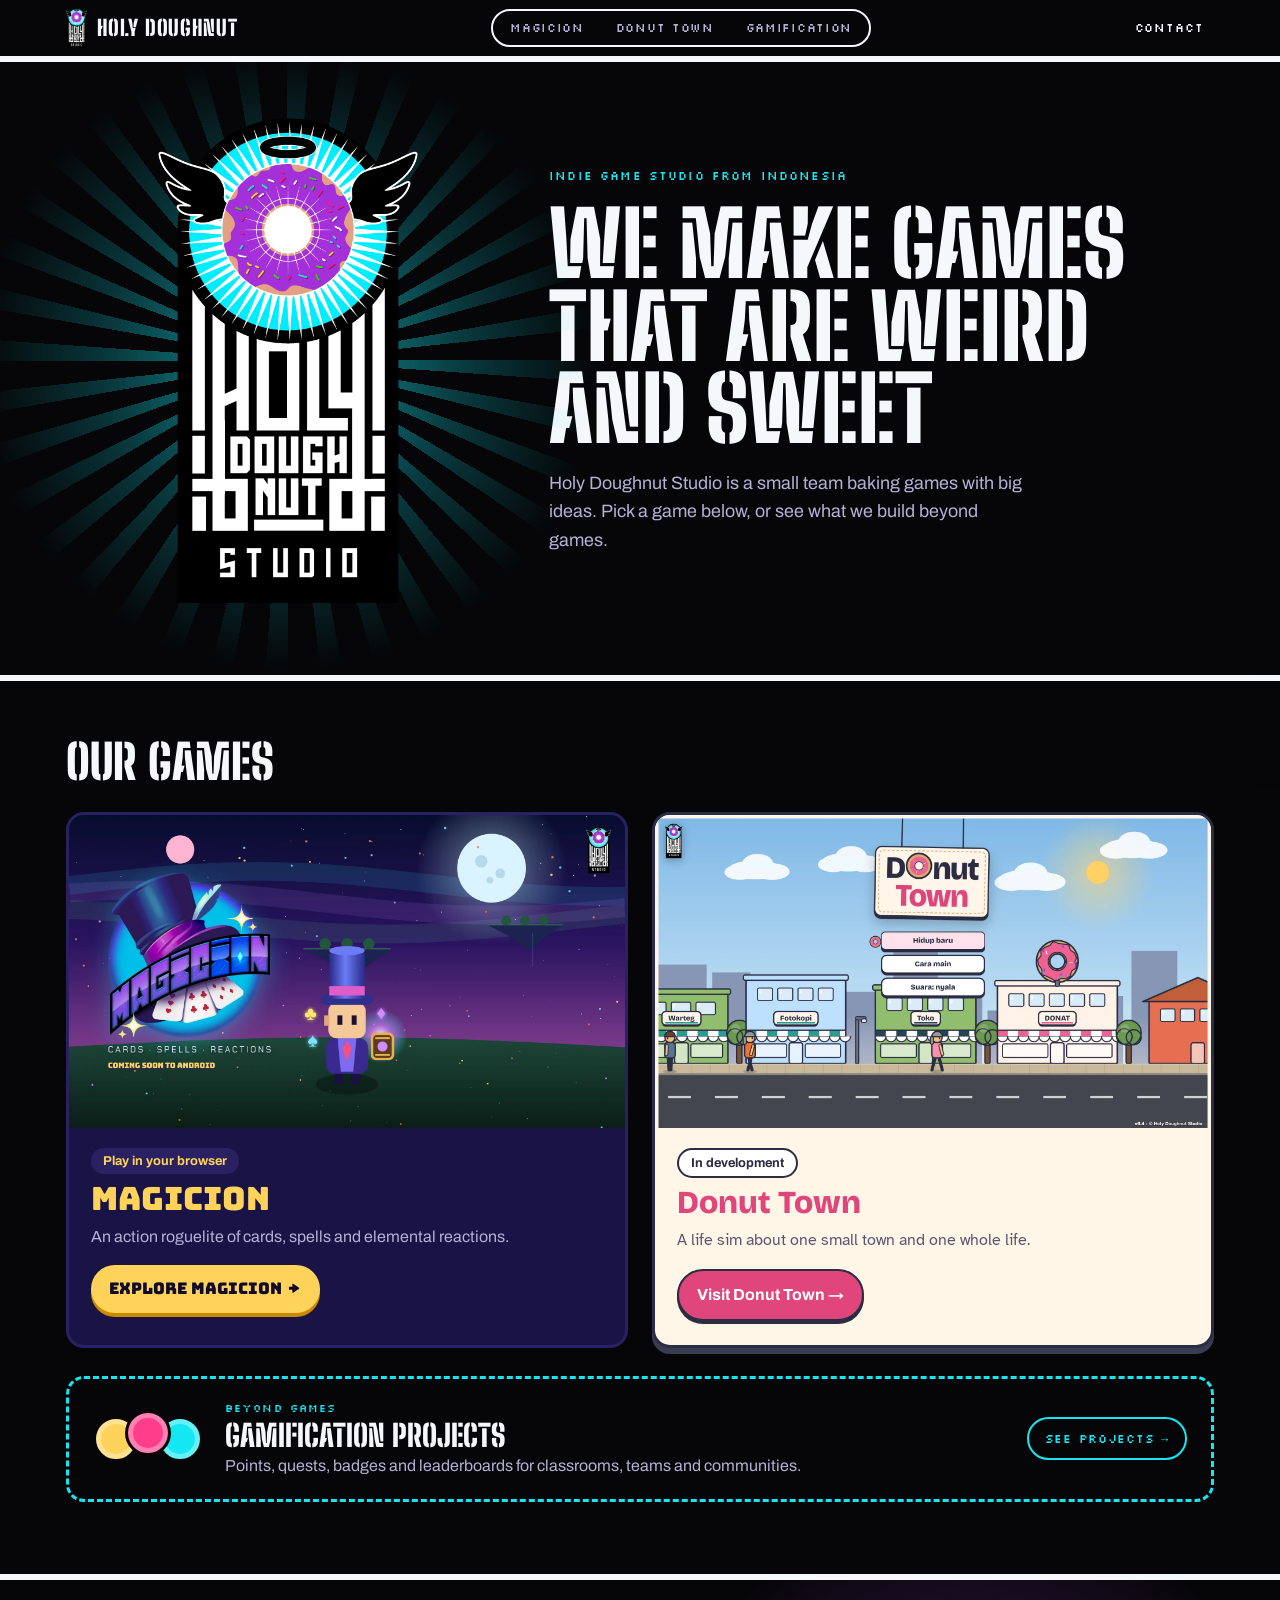
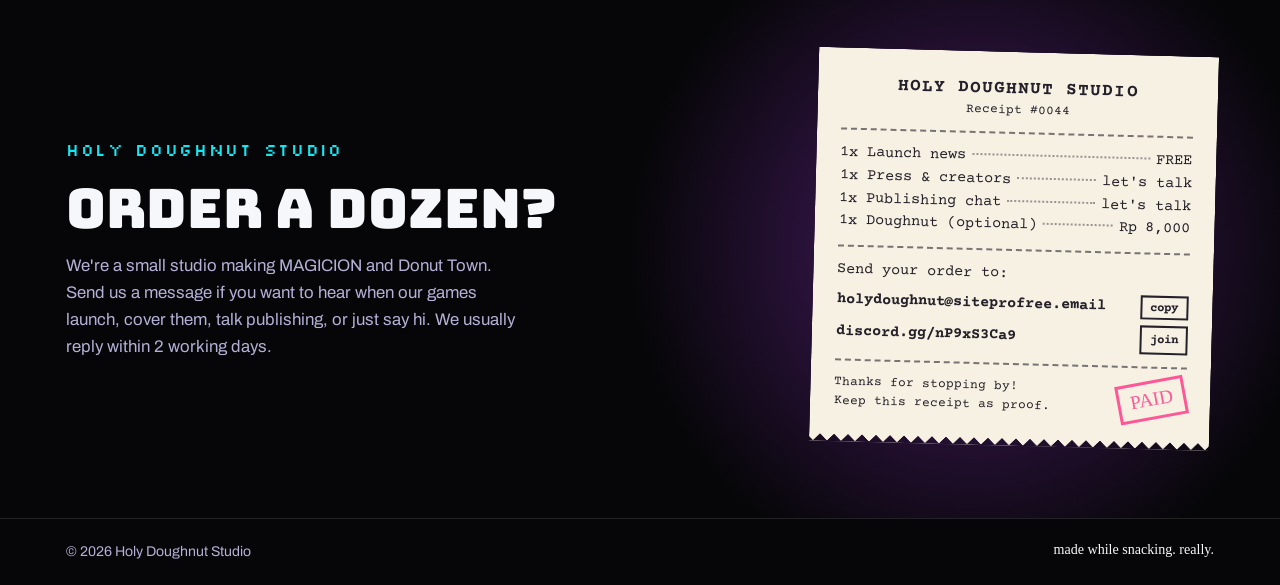
==== commit 933db7fe: "Add studio home and Gamification" ====
--- a/index.html
+++ b/index.html
@@ -1,7 +1,7 @@
 <!doctype html>
 <!--
-  MAGICION · Holy Doughnut Studio
-  -------------------------------
+  Holy Doughnut Studio: website (MAGICION and Donut Town)
+  ------------------------------------------------------
   This file only holds the page STRUCTURE. You usually don't edit text here:
     - game info, images, bosses, enemies  ->  js/content.js
     - menu, headings, buttons, receipt    ->  js/translations.js
@@ -14,8 +14,24 @@
 <head>
   <meta charset="utf-8">
   <meta name="viewport" content="width=device-width, initial-scale=1, viewport-fit=cover">
-  <title>MAGICION · Holy Doughnut Studio</title>
-  <meta name="description" content="">
+  <title>Holy Doughnut Studio</title>
+  <meta name="description" content="Holy Doughnut Studio, an indie game studio from Indonesia. Makers of MAGICION and Donut Town.">
+
+  <!-- Link previews (WhatsApp, Discord, Facebook, X...). These apps don't run
+       JavaScript, so this is what they show when the site is shared. -->
+  <meta property="og:type" content="website">
+  <meta property="og:site_name" content="Holy Doughnut Studio">
+  <meta property="og:title" content="Holy Doughnut Studio">
+  <meta property="og:description" content="Holy Doughnut Studio, an indie game studio from Indonesia. Makers of MAGICION and Donut Town.">
+  <meta property="og:url" content="https://hole-donuts.github.io/Official-Website/">
+  <meta property="og:image" content="https://hole-donuts.github.io/Official-Website/assets/og-image.png">
+  <meta property="og:image:width" content="1200">
+  <meta property="og:image:height" content="630">
+  <meta property="og:image:alt" content="Holy Doughnut Studio logo">
+  <meta name="twitter:card" content="summary_large_image">
+  <meta name="twitter:title" content="Holy Doughnut Studio">
+  <meta name="twitter:description" content="Holy Doughnut Studio, an indie game studio from Indonesia. Makers of MAGICION and Donut Town.">
+  <meta name="twitter:image" content="https://hole-donuts.github.io/Official-Website/assets/og-image.png">
 
   <!-- Browser tab icon: Holy Doughnut Studio emblem -->
   <link rel="icon" href="assets/favicon.ico" sizes="any">
@@ -34,7 +50,7 @@
   <!-- ============ NAVIGATION ============ -->
   <nav class="nav" data-i18n-aria="nav.label">
     <div class="wrap">
-      <a class="brand" href="#top">
+      <a class="brand" href="#home">
         <img src="assets/logo.png" alt="" width="451" height="842">
         <span class="brand-name">Holy Doughnut</span>
       </a>
@@ -42,6 +58,7 @@
       <div class="game-tabs" role="tablist" data-i18n-aria="switcher.label">
         <a class="game-tab" role="tab" href="#magicion" data-game-tab="magicion">MAGICION</a>
         <a class="game-tab" role="tab" href="#donut-town" data-game-tab="donut-town">Donut Town</a>
+        <a class="game-tab" role="tab" href="#gamification" data-game-tab="gamification">Gamification</a>
       </div>
       <div class="nav-right">
         <!-- data-game: link only shows while that game is on screen -->
@@ -51,6 +68,7 @@
           <li data-game="magicion"><a class="nav-link" href="#loot" data-i18n="nav.loot"></a></li>
           <li data-game="magicion"><a class="nav-link" href="#bestiary" data-i18n="nav.bestiary"></a></li>
           <li data-game="magicion"><a class="nav-link" href="#bosses" data-i18n="nav.bosses"></a></li>
+          <li data-game="donut-town"><a class="nav-link nav-donut" href="#dt-play" data-i18n="nav.dtPlay"></a></li>
           <li data-game="donut-town"><a class="nav-link" href="#dt-gallery" data-i18n="nav.dtGallery"></a></li>
           <li data-game="donut-town"><a class="nav-link" href="#dt-roadmap" data-i18n="nav.dtRoadmap"></a></li>
           <li><a class="nav-link" href="#contact" data-i18n="nav.contact"></a></li>
@@ -65,6 +83,33 @@
        Switching is handled in js/main.js (section 8c). -->
   <main class="games" id="games">
   <div class="games-track" id="games-track">
+
+  <!-- ==================== PANEL 0: STUDIO HOME (data: HOME in js/content.js) ==================== -->
+  <div class="game-panel home" id="home" data-game="home">
+    <section class="home-hero">
+      <div class="wrap">
+        <div class="home-altar">
+          <div class="home-rays" aria-hidden="true"></div>
+          <img class="home-logo" src="assets/logo.png" alt="Holy Doughnut Studio logo" width="451" height="842">
+        </div>
+        <div class="home-copy">
+          <p class="pixel home-eyebrow" id="home-eyebrow"></p>
+          <h1 id="home-title"></h1>
+          <p class="home-intro" id="home-intro"></p>
+        </div>
+      </div>
+    </section>
+
+    <section class="home-games">
+      <div class="wrap">
+        <h2 id="home-games-title"></h2>
+        <!-- two main buttons: one big card per game -->
+        <div class="home-cards" id="home-cards"></div>
+        <!-- special button: Gamification -->
+        <a class="gami-button" id="home-gami" href="#gamification"></a>
+      </div>
+    </section>
+  </div>
 
   <!-- ==================== PANEL 1: MAGICION ==================== -->
   <div class="game-panel" id="magicion" data-game="magicion">
@@ -209,6 +254,18 @@
         </div>
       </div>
 
+      <!-- Play: game player, or a "coming soon" screen while DONUT_TOWN.playUrl is empty -->
+      <div class="dt-play" id="dt-play">
+        <div class="wrap">
+          <div class="dt-head">
+            <h3 data-i18n="donutTown.playTitle"></h3>
+            <p data-i18n="donutTown.playIntro"></p>
+          </div>
+          <div class="dt-player" id="dt-player"></div>
+          <p class="dt-play-hint" id="dt-play-hint" data-i18n="donutTown.playHint"></p>
+        </div>
+      </div>
+
       <div class="dt-gallery" id="dt-gallery">
         <div class="wrap">
           <div class="dt-head">
@@ -231,6 +288,20 @@
         </div>
       </div>
     </section>
+
+  <!-- ==================== PANEL 3: GAMIFICATION (data: GAMIFICATION in js/content.js) ==================== -->
+  <section class="game-panel gami" id="gamification" data-game="gamification">
+    <div class="wrap">
+      <header class="gami-head">
+        <p class="pixel gami-eyebrow" id="gami-eyebrow"></p>
+        <h2 id="gami-title"></h2>
+        <p id="gami-intro"></p>
+      </header>
+      <!-- project cards, or a "coming soon" message while the list is empty -->
+      <div id="gami-list"></div>
+      <a class="next-game" data-next-game="home" href="#home"></a>
+    </div>
+  </section>
 
   </div>
   </main>
--- a/css/style.css
+++ b/css/style.css
@@ -6,6 +6,8 @@
      2. Base & helpers
      3. Navigation (incl. game tabs)
      3b. Game switcher: panels sliding sideways
+     3c. Studio home panel (two game cards + Gamification button)
+     3d. Gamification panel
      4. Hero: key art, pitch, facts
      5. Section headings & screenshots
      6. Pillars (playing cards) & reaction recipes
@@ -359,6 +361,11 @@
   color: #fff;
 }
 
+.game-tab.active[data-game-tab="gamification"] {
+  background: var(--cyan);
+  color: var(--black);
+}
+
 
 /* 3b. Game switcher ---------------------------------------------------- */
 /* All game panels sit side by side on one track; the track slides so
@@ -376,6 +383,7 @@
 }
 
 .game-panel {
+  position: relative; /* keeps absolutely placed children inside their own panel */
   flex: 0 0 100%;
   min-width: 0;
 }
@@ -460,6 +468,450 @@
   font-family: var(--font-game);
   font-weight: 400;
   color: var(--gold);
+}
+
+
+/* 3c. Studio home ---------------------------------------------------- */
+/* The studio's own look: black, cyan rays from the logo, white rules. */
+.home {
+  background: var(--black);
+}
+
+.home-hero {
+  overflow: hidden;
+  border-bottom: var(--rule) solid var(--white);
+}
+
+.home-hero .wrap {
+  display: grid;
+  grid-template-columns: minmax(0, 0.8fr) minmax(0, 1.2fr);
+  align-items: center;
+  gap: 40px;
+  padding-block: 40px 56px;
+}
+
+.home-altar {
+  position: relative;
+  display: grid;
+  place-items: center;
+  padding-block: 16px;
+}
+
+/* rotating cyan sunburst behind the logo */
+.home-rays {
+  position: absolute;
+  width: 150%;
+  aspect-ratio: 1;
+  border-radius: 50%;
+  background: repeating-conic-gradient(from 0deg, var(--cyan) 0deg 4deg, transparent 4deg 10deg);
+  -webkit-mask: radial-gradient(circle, #000 18%, rgba(0, 0, 0, 0.5) 38%, transparent 66%);
+  mask: radial-gradient(circle, #000 18%, rgba(0, 0, 0, 0.5) 38%, transparent 66%);
+  opacity: 0.45;
+  animation: home-spin 80s linear infinite;
+}
+
+@keyframes home-spin {
+  to {
+    transform: rotate(360deg);
+  }
+}
+
+.home-logo {
+  position: relative;
+  width: min(260px, 64%);
+  height: auto;
+}
+
+.home-copy {
+  display: grid;
+  gap: 18px;
+  min-width: 0;
+}
+
+.home-eyebrow {
+  margin: 0;
+  color: var(--cyan);
+}
+
+.home-copy h1 {
+  color: var(--white);
+  font-family: var(--font-studio);
+  font-weight: 900;
+  font-size: clamp(2.8rem, 7vw, 5.6rem);
+  line-height: 0.92;
+  text-transform: uppercase;
+}
+
+.home-intro {
+  max-width: 48ch;
+  color: var(--white-dim);
+  font-size: 1.12rem;
+}
+
+.home-games {
+  padding-block: 56px 72px;
+}
+
+.home-games h2 {
+  margin-bottom: 24px;
+  color: var(--white);
+  font-family: var(--font-studio);
+  font-weight: 900;
+  font-size: clamp(2rem, 4.6vw, 3rem);
+  text-transform: uppercase;
+}
+
+/* the two main buttons */
+.home-cards {
+  display: grid;
+  grid-template-columns: repeat(2, minmax(0, 1fr));
+  gap: 24px;
+}
+
+.home-card {
+  display: grid;
+  grid-template-rows: auto 1fr;
+  overflow: hidden;
+  border-radius: 18px;
+  text-decoration: none;
+  transition: transform 0.18s;
+}
+
+.home-card:hover {
+  transform: translateY(-4px);
+}
+
+.home-card img {
+  display: block;
+  width: 100%;
+  height: auto;
+  aspect-ratio: 16 / 9;
+  object-fit: cover;
+}
+
+.home-card-body {
+  display: grid;
+  align-content: start;
+  gap: 8px;
+  padding: 20px 22px 24px;
+}
+
+.home-card-status {
+  justify-self: start;
+  padding: 3px 12px;
+  border-radius: 999px;
+  font-size: 0.8rem;
+  font-weight: 700;
+}
+
+.home-card-title {
+  font-size: 2rem;
+  line-height: 1.05;
+}
+
+.home-card-pitch {
+  font-size: 1rem;
+}
+
+.home-card-button {
+  justify-self: start;
+  margin-top: 8px;
+  padding: 11px 18px;
+  border-radius: 999px;
+  font-weight: 700;
+}
+
+/* MAGICION card: its night sky and gold */
+.home-card-magicion {
+  border: 3px solid var(--sky-3);
+  background: var(--sky-2);
+  color: var(--white);
+}
+
+.home-card-magicion .home-card-status {
+  background: var(--sky-3);
+  color: var(--gold);
+}
+
+.home-card-magicion .home-card-title {
+  font-family: var(--font-game);
+  font-weight: 400;
+  color: var(--gold);
+}
+
+.home-card-magicion .home-card-pitch {
+  color: var(--white-dim);
+}
+
+.home-card-magicion .home-card-button {
+  background: var(--gold);
+  color: var(--sky);
+  font-family: var(--font-game);
+  font-weight: 400;
+  box-shadow: 0 4px 0 var(--gold-deep);
+}
+
+/* Donut Town card: cream, ink outline, pink glaze */
+.home-card-donut-town {
+  border: 3px solid var(--dt-ink);
+  background: var(--dt-cream);
+  color: var(--dt-ink);
+  box-shadow: 0 6px 0 #3a3d4f;
+}
+
+.home-card-donut-town .home-card-status {
+  border: 2px solid var(--dt-ink);
+  background: #fff;
+}
+
+.home-card-donut-town .home-card-title {
+  font-family: var(--font-dt);
+  font-weight: 800;
+  color: var(--dt-glaze);
+}
+
+.home-card-donut-town .home-card-pitch {
+  color: var(--dt-ink-soft);
+  font-family: var(--font-dt-body);
+}
+
+.home-card-donut-town .home-card-button {
+  border: 2px solid var(--dt-ink);
+  background: var(--dt-glaze);
+  color: #fff;
+  box-shadow: 0 3px 0 var(--dt-ink);
+}
+
+/* the special Gamification button: an "achievement unlocked" banner */
+.gami-button {
+  display: grid;
+  grid-template-columns: auto minmax(0, 1fr) auto;
+  align-items: center;
+  gap: 22px;
+  margin-top: 28px;
+  padding: 20px 24px;
+  border: 3px dashed var(--cyan);
+  border-radius: 18px;
+  background:
+    repeating-linear-gradient(135deg, rgba(20, 230, 242, 0.06) 0 12px, transparent 12px 24px),
+    var(--night);
+  color: var(--white);
+  text-decoration: none;
+  transition: transform 0.18s, border-color 0.18s;
+}
+
+.gami-button:hover {
+  transform: translateY(-3px);
+  border-style: solid;
+}
+
+.gami-button-text {
+  display: grid;
+  gap: 3px;
+  min-width: 0;
+}
+
+.gami-button-label {
+  color: var(--cyan);
+  font-family: var(--font-pixel);
+  font-size: 0.7rem;
+  letter-spacing: 0.1em;
+  text-transform: uppercase;
+}
+
+.gami-button b {
+  font-family: var(--font-studio);
+  font-weight: 900;
+  font-size: 1.9rem;
+  line-height: 1;
+  text-transform: uppercase;
+}
+
+.gami-button-text > span:last-child {
+  color: var(--white-dim);
+}
+
+.gami-button-go {
+  padding: 10px 16px;
+  border: 2px solid var(--cyan);
+  border-radius: 999px;
+  color: var(--cyan);
+  font-family: var(--font-pixel);
+  font-size: 0.75rem;
+  letter-spacing: 0.06em;
+  text-transform: uppercase;
+  white-space: nowrap;
+}
+
+/* three overlapping medals in sprinkle colors */
+.gami-badges {
+  display: flex;
+}
+
+.gami-badges i {
+  width: 46px;
+  height: 46px;
+  border: 3px solid var(--black);
+  border-radius: 50%;
+  box-shadow: inset 0 0 0 5px rgba(255, 255, 255, 0.35);
+}
+
+.gami-badges i + i {
+  margin-left: -14px;
+}
+
+.gami-badges i:nth-child(1) { background: var(--gold); }
+.gami-badges i:nth-child(2) { background: var(--pink); transform: translateY(-6px); }
+.gami-badges i:nth-child(3) { background: var(--cyan); }
+
+
+/* 3d. Gamification panel --------------------------------------------- */
+.gami {
+  min-height: 70vh;
+  background:
+    radial-gradient(circle at 80% 0%, rgba(20, 230, 242, 0.14), transparent 40%),
+    var(--black);
+}
+
+.gami .wrap {
+  display: grid;
+  gap: 32px;
+  padding-block: 56px 72px;
+}
+
+.gami-head {
+  display: grid;
+  gap: 12px;
+  max-width: 720px;
+}
+
+.gami-head .gami-eyebrow {
+  margin: 0;
+  color: var(--cyan);
+}
+
+.gami-head h2 {
+  color: var(--white);
+  font-family: var(--font-studio);
+  font-weight: 900;
+  font-size: clamp(2.8rem, 7vw, 5rem);
+  line-height: 0.95;
+  text-transform: uppercase;
+}
+
+.gami-head p {
+  max-width: 60ch;
+  color: var(--white-dim);
+  font-size: 1.08rem;
+}
+
+/* empty list: "first projects coming soon" */
+.gami-empty {
+  display: grid;
+  justify-items: center;
+  gap: 14px;
+  padding: 48px 24px;
+  border: 3px dashed rgba(20, 230, 242, 0.5);
+  border-radius: 18px;
+  background: var(--night);
+  text-align: center;
+}
+
+.gami-badges-big i {
+  width: 64px;
+  height: 64px;
+}
+
+.gami-empty h3 {
+  color: var(--white);
+  font-family: var(--font-studio);
+  font-weight: 900;
+  font-size: 2rem;
+  text-transform: uppercase;
+}
+
+.gami-empty p {
+  max-width: 52ch;
+  color: var(--white-dim);
+}
+
+/* project cards (once projects are added) */
+.gami-grid {
+  display: grid;
+  grid-template-columns: repeat(auto-fill, minmax(min(100%, 320px), 1fr));
+  gap: 24px;
+  margin: 0;
+  padding: 0;
+  list-style: none;
+}
+
+.gami-card {
+  overflow: hidden;
+  border: 2px solid rgba(246, 247, 251, 0.15);
+  border-radius: 16px;
+  background: var(--night);
+}
+
+.gami-card img {
+  display: block;
+  width: 100%;
+  height: auto;
+  aspect-ratio: 16 / 9;
+  object-fit: cover;
+}
+
+.gami-card-body {
+  display: grid;
+  gap: 8px;
+  padding: 18px 20px 22px;
+}
+
+.gami-card-meta {
+  color: var(--cyan);
+}
+
+.gami-card h3 {
+  font-family: var(--font-body);
+  font-weight: 700;
+  font-size: 1.25rem;
+}
+
+.gami-card h3 a {
+  text-decoration-color: var(--cyan);
+}
+
+.gami-card p {
+  color: var(--white-dim);
+}
+
+.gami-tags {
+  display: flex;
+  flex-wrap: wrap;
+  gap: 6px;
+  margin: 4px 0 0;
+  padding: 0;
+  list-style: none;
+}
+
+.gami-tags li {
+  padding: 2px 10px;
+  border: 1px solid rgba(20, 230, 242, 0.5);
+  border-radius: 999px;
+  color: var(--cyan);
+  font-size: 0.8rem;
+}
+
+.gami .next-game {
+  margin-block: 0;
+  border: 3px solid rgba(246, 247, 251, 0.25);
+  background: var(--night);
+  color: var(--white);
+}
+
+.gami .next-game b {
+  font-family: var(--font-studio);
+  font-weight: 900;
+  text-transform: uppercase;
 }
 
 
@@ -1080,6 +1532,128 @@
   color: var(--dt-ink-soft);
 }
 
+/* Play: the game player (or "coming soon" screen) */
+.dt-play {
+  padding-block: 56px 64px;
+  border-top: 3px solid var(--dt-ink);
+}
+
+.dt-player {
+  position: relative;
+  width: 100%;
+  max-width: 1100px;
+  margin: 0 auto;
+  aspect-ratio: 16 / 9;
+  overflow: hidden;
+  border: 3px solid var(--dt-ink);
+  border-radius: 16px;
+  background: var(--dt-sky-light);
+  box-shadow: 0 6px 0 var(--dt-ink);
+}
+
+.dt-player iframe {
+  position: absolute;
+  inset: 0;
+  width: 100%;
+  height: 100%;
+  border: 0;
+}
+
+.dt-fullscreen {
+  position: absolute;
+  left: 10px;
+  bottom: 10px;
+  z-index: 2;
+  width: 40px;
+  height: 40px;
+  border: 2px solid var(--dt-ink);
+  border-radius: 10px;
+  background: var(--dt-glaze);
+  color: #fff;
+  font-size: 20px;
+  line-height: 1;
+  cursor: pointer;
+  box-shadow: 0 3px 0 var(--dt-ink);
+}
+
+.dt-play-hint {
+  max-width: 1100px;
+  margin: 14px auto 0;
+  color: var(--dt-ink-soft);
+  font-size: 0.92rem;
+  text-align: center;
+}
+
+/* "coming soon": dimmed key art with a sign card on top */
+.dt-player.is-soon img {
+  position: absolute;
+  inset: 0;
+  width: 100%;
+  height: 100%;
+  object-fit: cover;
+  filter: blur(3px) saturate(0.8) brightness(0.8);
+  transform: scale(1.04);
+}
+
+.dt-soon {
+  position: absolute;
+  inset: 0;
+  display: grid;
+  place-content: center;
+  justify-items: center;
+  gap: 10px;
+  margin: auto;
+  width: min(440px, calc(100% - 40px));
+  height: max-content;
+  padding: 26px 24px 28px;
+  border: 3px solid var(--dt-ink);
+  border-radius: 16px;
+  background: var(--dt-cream);
+  box-shadow: 0 6px 0 var(--dt-ink);
+  text-align: center;
+}
+
+.dt-soon-badge {
+  padding: 2px 12px;
+  border: 2px solid var(--dt-ink);
+  border-radius: 999px;
+  background: var(--dt-glaze);
+  color: #fff;
+  font-family: var(--font-dt);
+  font-weight: 800;
+  font-size: 0.85rem;
+}
+
+.dt-soon h4 {
+  margin: 0;
+  font-family: var(--font-dt);
+  font-weight: 800;
+  font-size: 1.5rem;
+  line-height: 1.15;
+}
+
+.dt-soon p {
+  color: var(--dt-ink-soft);
+  font-size: 0.95rem;
+}
+
+.dt-soon-button {
+  margin-top: 6px;
+  padding: 10px 18px;
+  border: 2px solid var(--dt-ink);
+  border-radius: 999px;
+  background: #fff;
+  color: var(--dt-ink);
+  font-weight: 700;
+  text-decoration: none;
+  box-shadow: 0 3px 0 var(--dt-ink);
+  transition: transform 0.15s;
+}
+
+.dt-soon-button:hover {
+  transform: translateY(-2px);
+}
+
 /* Gallery */
 .dt-gallery {
   padding-block: 56px 72px;
@@ -1481,6 +2055,34 @@
   }
 }
 
+/* Studio home: tablet */
+@media (max-width: 900px) {
+  .home-hero .wrap {
+    grid-template-columns: 1fr;
+    gap: 8px;
+    padding-block: 24px 48px;
+  }
+
+  .home-logo {
+    width: min(200px, 52%);
+  }
+}
+
+@media (max-width: 720px) {
+  .home-cards {
+    grid-template-columns: 1fr;
+  }
+
+  .gami-button {
+    grid-template-columns: auto minmax(0, 1fr);
+  }
+
+  .gami-button-go {
+    grid-column: 1 / -1;
+    justify-self: start;
+  }
+}
+
 /* Donut Town: tablet */
 @media (max-width: 900px) {
   .dt-about,
@@ -1522,6 +2124,12 @@
     gap: 16px;
   }
 
+  /* Donut Town player: portrait on phones, like the game's phone layout */
+  .dt-player {
+    max-width: 420px;
+    aspect-ratio: 9 / 16;
+  }
+
   /* contact receipt: a little smaller so every line fits */
   .contact .wrap {
     gap: 36px;
@@ -1543,14 +2151,38 @@
     font-size: 0.82rem;
   }
 
-  /* nav: logo + game tabs only */
+  /* nav: logo + game tabs only; tabs scroll sideways if they don't fit */
+  .game-tabs {
+    min-width: 0;
+    overflow-x: auto;
+    scrollbar-width: none;
+  }
+
+  .game-tabs::-webkit-scrollbar {
+    display: none;
+  }
+
+  .gami-badges i {
+    width: 36px;
+    height: 36px;
+  }
+
   .brand-name {
     display: none;
   }
 
   .game-tab {
-    padding: 5px 10px;
-    font-size: 0.66rem;
+    padding: 5px 8px;
+    font-size: 0.6rem;
+    letter-spacing: 0.02em;
+  }
+
+  .game-tabs {
+    gap: 2px;
+  }
+
+  .nav .wrap {
+    gap: 10px;
   }
 
   .next-game {
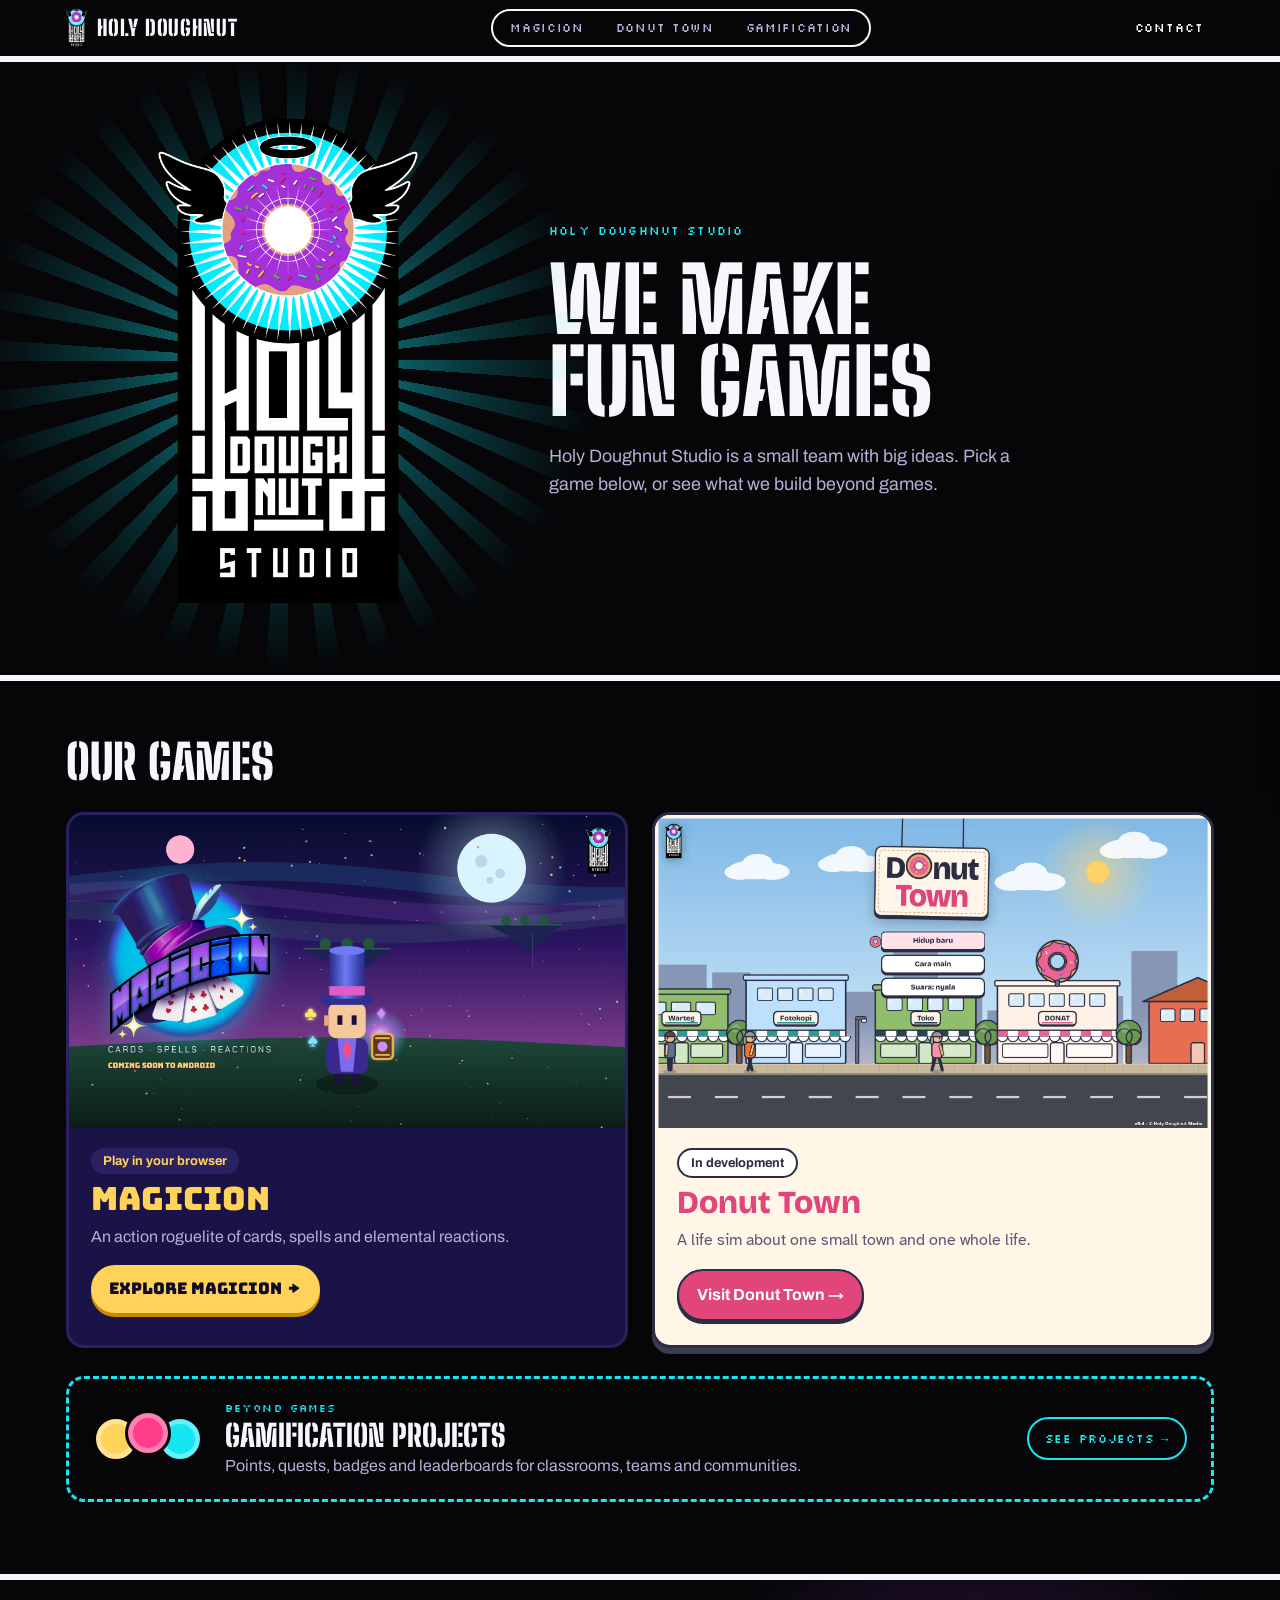
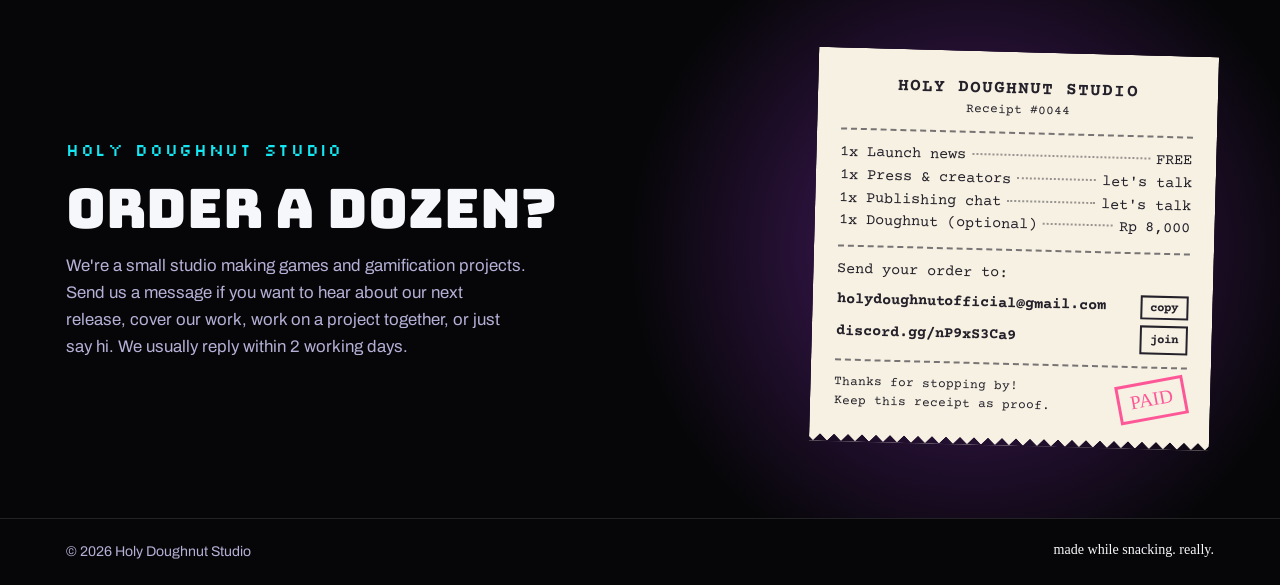
==== commit 9cfb80c4: "Update studio text" ====
--- a/index.html
+++ b/index.html
@@ -15,14 +15,14 @@
   <meta charset="utf-8">
   <meta name="viewport" content="width=device-width, initial-scale=1, viewport-fit=cover">
   <title>Holy Doughnut Studio</title>
-  <meta name="description" content="Holy Doughnut Studio, an indie game studio from Indonesia. Makers of MAGICION and Donut Town.">
+  <meta name="description" content="Holy Doughnut Studio is a small studio making games and gamification projects.">
 
   <!-- Link previews (WhatsApp, Discord, Facebook, X...). These apps don't run
        JavaScript, so this is what they show when the site is shared. -->
   <meta property="og:type" content="website">
   <meta property="og:site_name" content="Holy Doughnut Studio">
   <meta property="og:title" content="Holy Doughnut Studio">
-  <meta property="og:description" content="Holy Doughnut Studio, an indie game studio from Indonesia. Makers of MAGICION and Donut Town.">
+  <meta property="og:description" content="Holy Doughnut Studio is a small studio making games and gamification projects.">
   <meta property="og:url" content="https://hole-donuts.github.io/Official-Website/">
   <meta property="og:image" content="https://hole-donuts.github.io/Official-Website/assets/og-image.png">
   <meta property="og:image:width" content="1200">
@@ -30,7 +30,7 @@
   <meta property="og:image:alt" content="Holy Doughnut Studio logo">
   <meta name="twitter:card" content="summary_large_image">
   <meta name="twitter:title" content="Holy Doughnut Studio">
-  <meta name="twitter:description" content="Holy Doughnut Studio, an indie game studio from Indonesia. Makers of MAGICION and Donut Town.">
+  <meta name="twitter:description" content="Holy Doughnut Studio is a small studio making games and gamification projects.">
   <meta name="twitter:image" content="https://hole-donuts.github.io/Official-Website/assets/og-image.png">
 
   <!-- Browser tab icon: Holy Doughnut Studio emblem -->
--- a/css/style.css
+++ b/css/style.css
@@ -388,6 +388,22 @@
   min-width: 0;
 }
 
+/* Full-screen fallback (phones without the Fullscreen API): the slide
+   transform would trap the fixed-position player, so drop it while the
+   game fills the screen. */
+html.magicion-lock .games {
+  overflow: visible;
+}
+
+html.magicion-lock .games-track {
+  transform: none !important;
+  transition: none;
+}
+
+html.magicion-lock .game-panel:not(#magicion) {
+  display: none;
+}
+
 /* #links land below the sticky nav */
 [id] {
   scroll-margin-top: 96px;
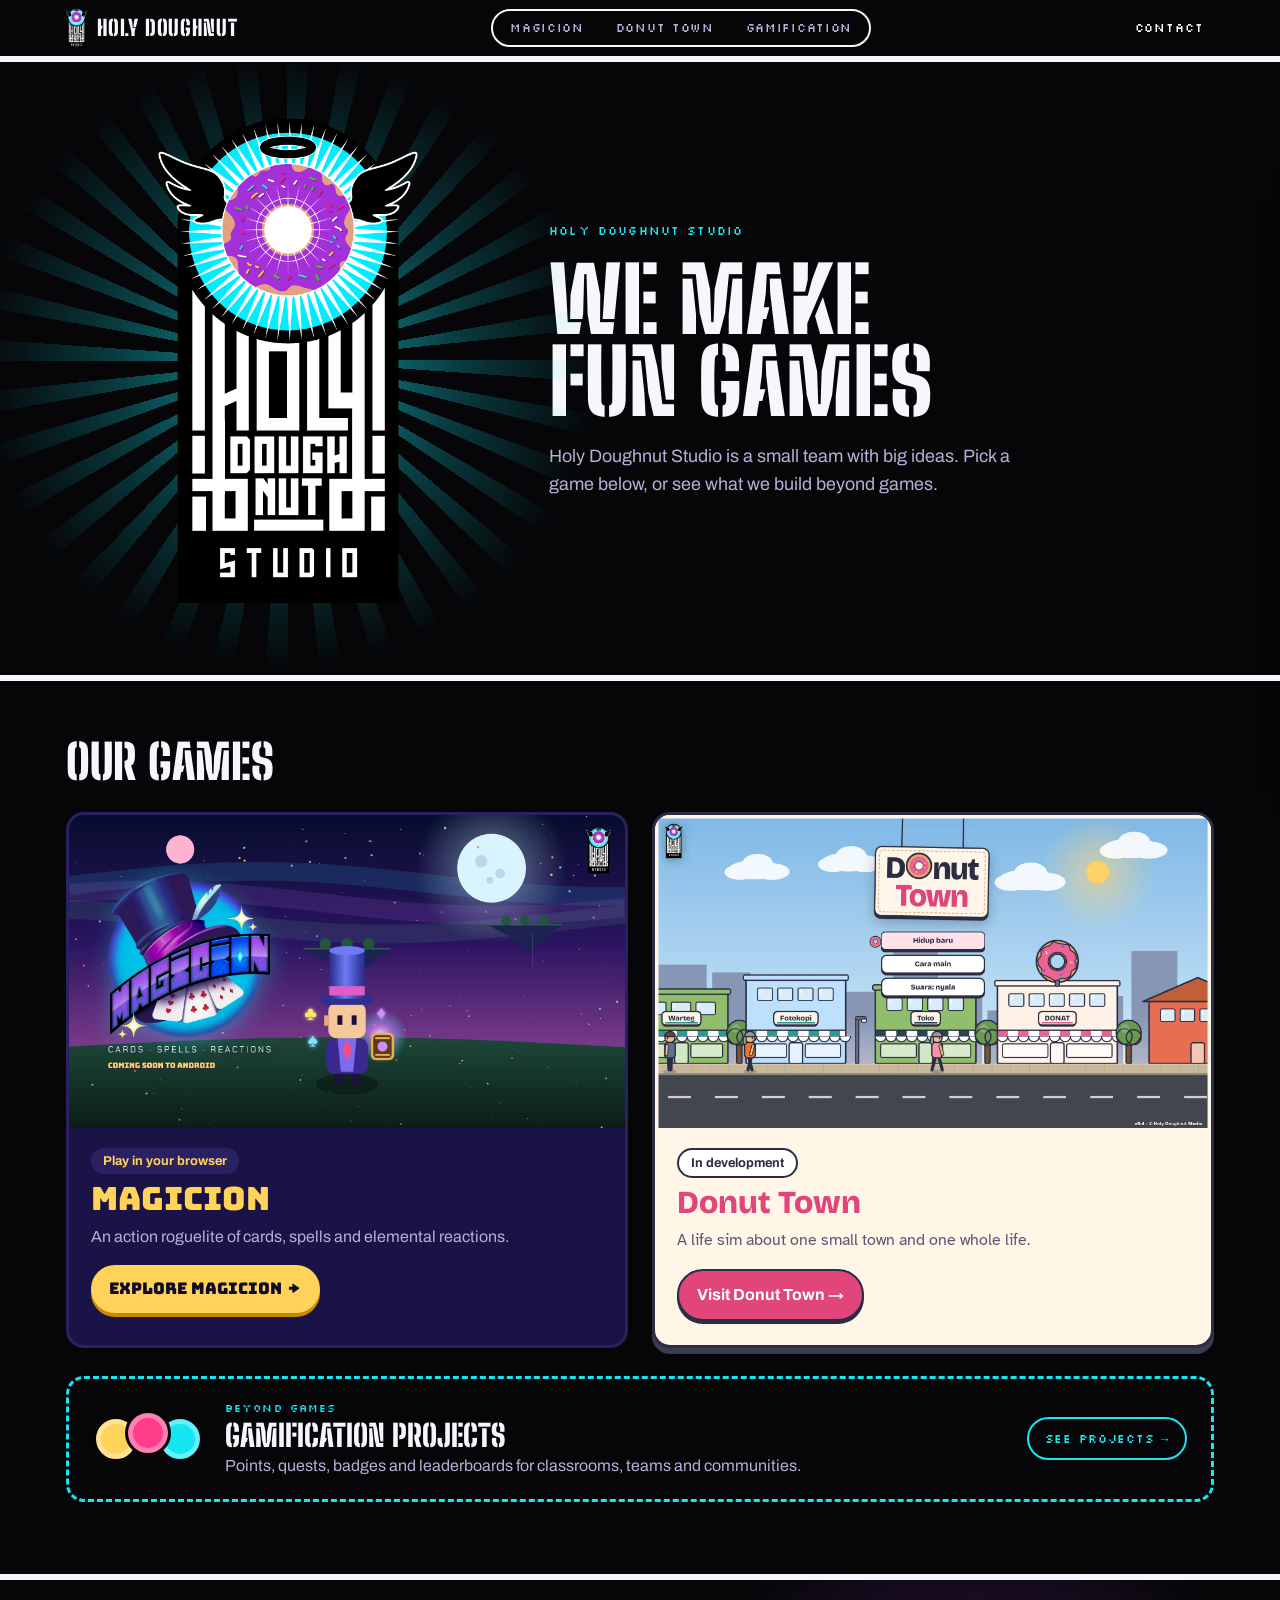
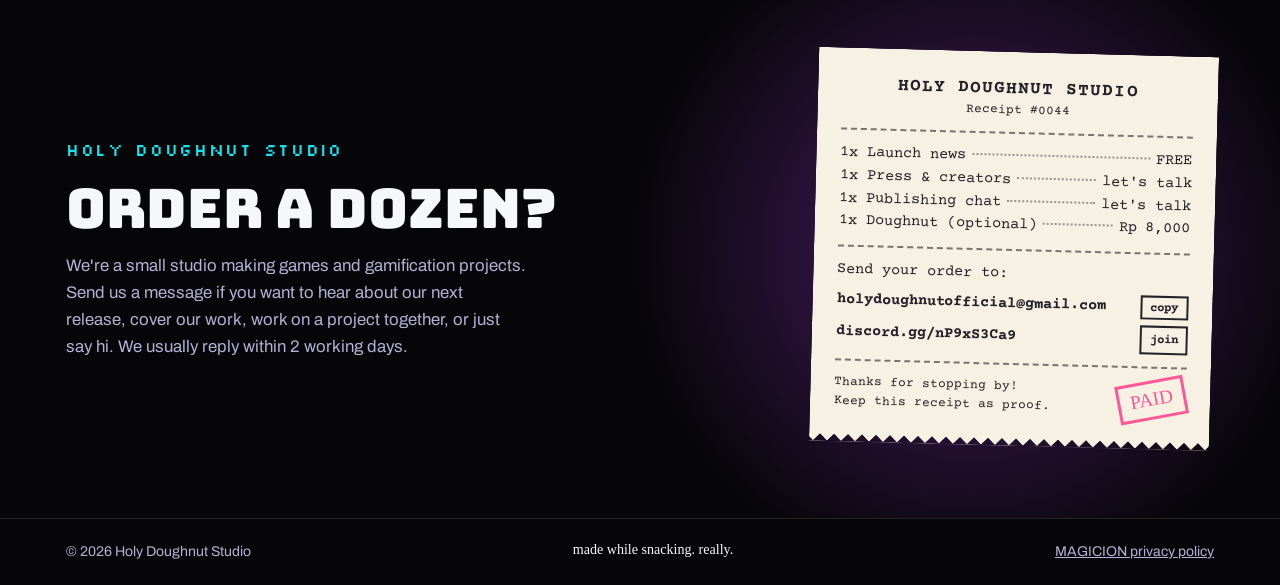
==== commit 8d412954: "Add MAGICION privacy policy page" ====
--- a/index.html
+++ b/index.html
@@ -347,6 +347,7 @@
     <div class="wrap">
       <span>© <span id="year"></span> Holy Doughnut Studio</span>
       <span class="hand" data-i18n="footer.note"></span>
+      <a href="magicion/privacy/">MAGICION privacy policy</a>
     </div>
   </footer>
 
--- a/css/style.css
+++ b/css/style.css
@@ -2040,6 +2040,10 @@
   color: var(--white);
 }
 
+.footer a {
+  color: var(--white-dim);
+}
+
 
 /* 12. Responsive ------------------------------------------------------ */
 
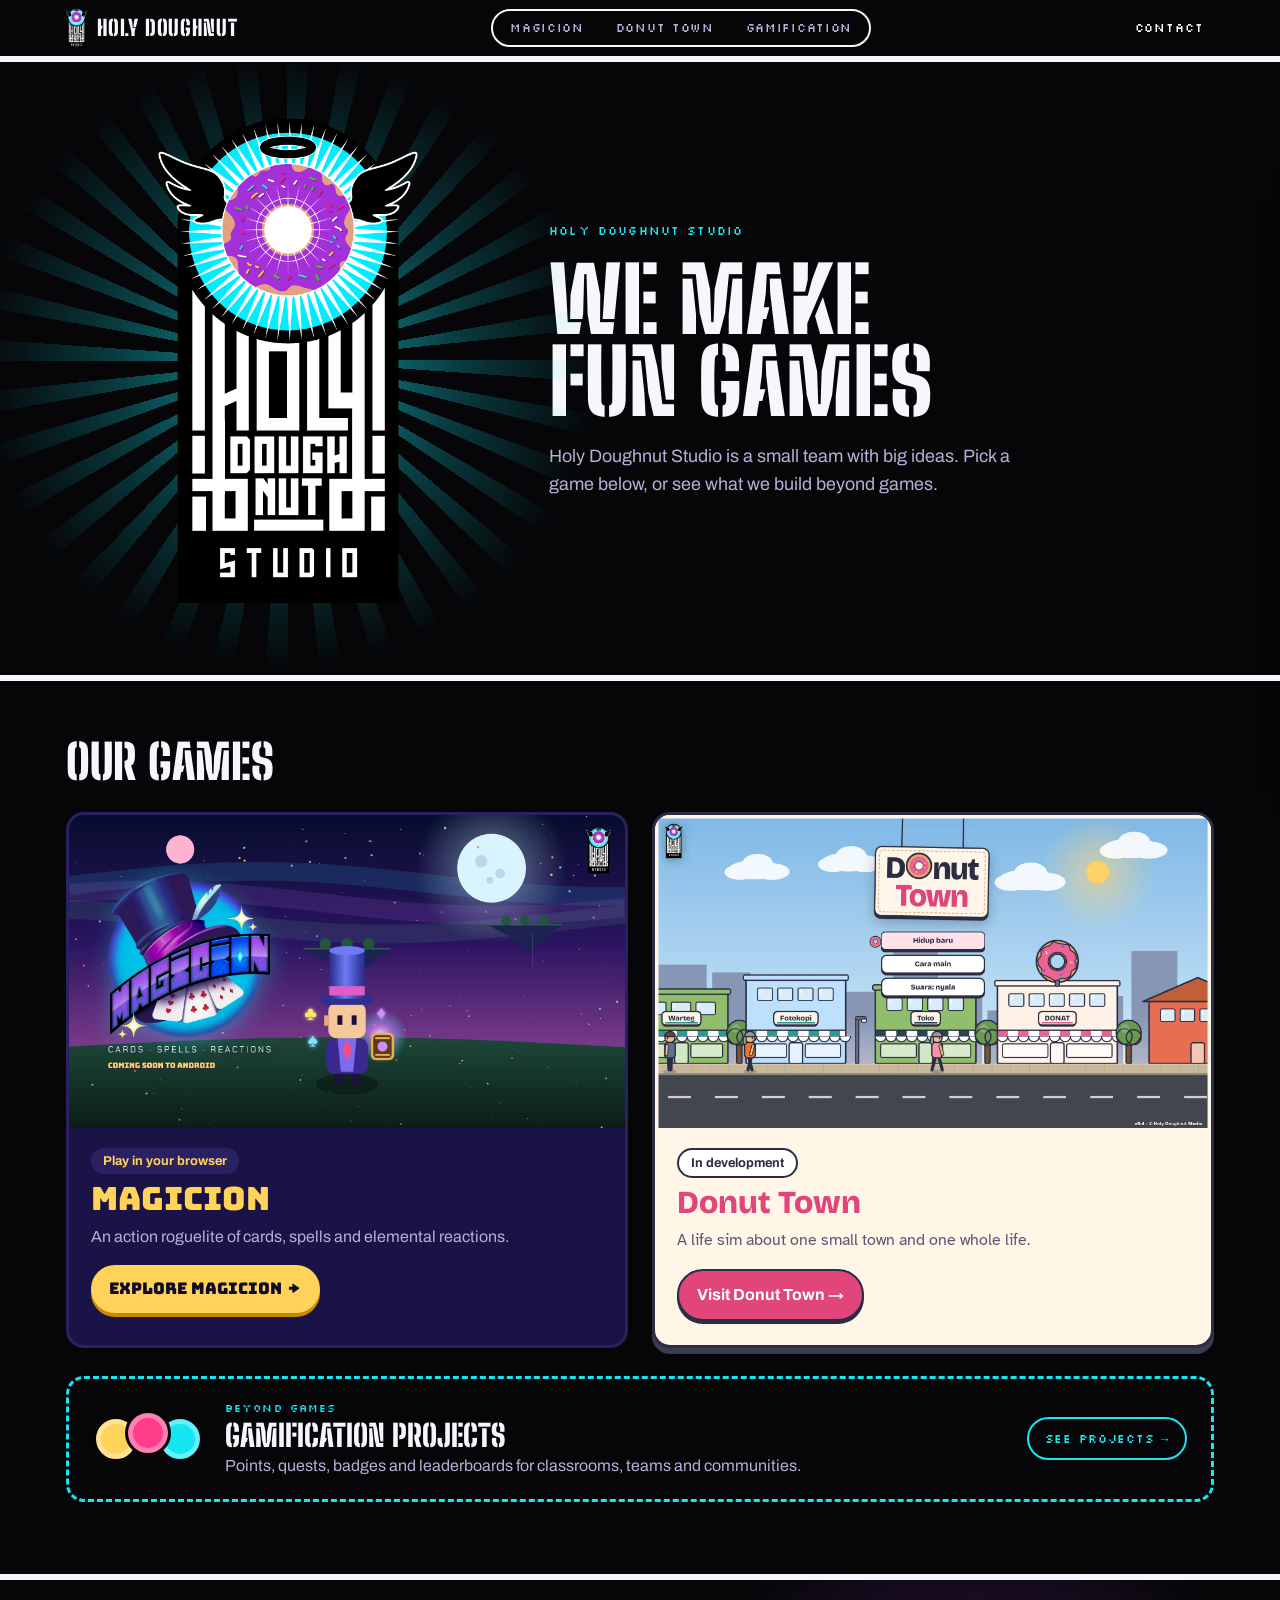
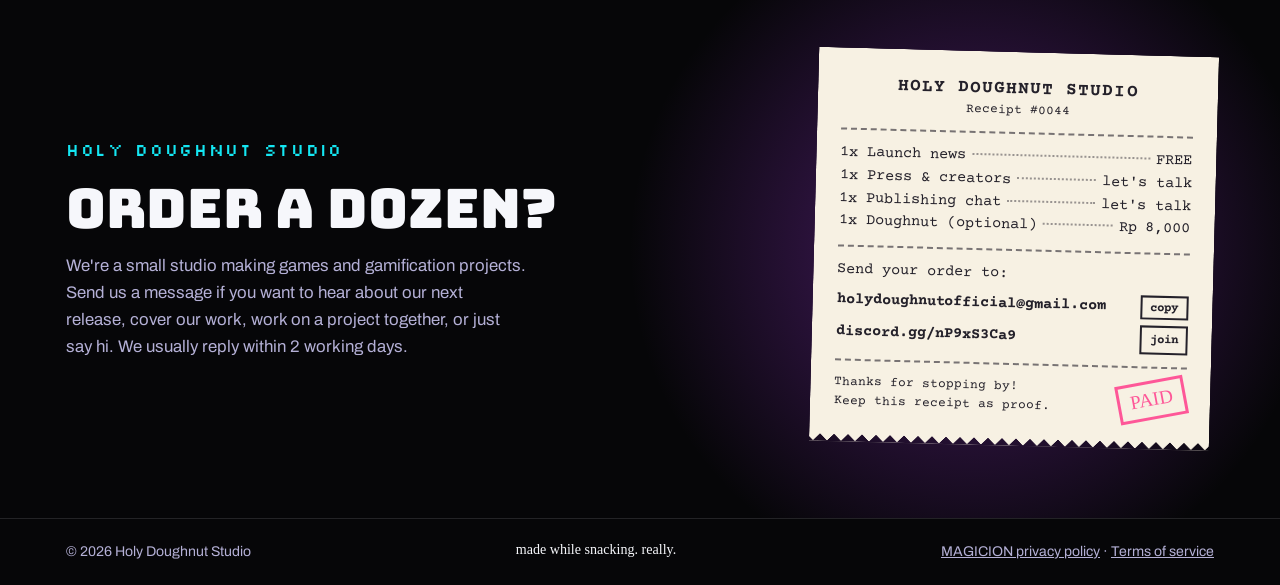
==== commit c1b90cd8: "Add MAGICION terms of service page - New page at magicion/terms/ in the same style as the privacy po" ====
--- a/index.html
+++ b/index.html
@@ -347,7 +347,7 @@
     <div class="wrap">
       <span>© <span id="year"></span> Holy Doughnut Studio</span>
       <span class="hand" data-i18n="footer.note"></span>
-      <a href="magicion/privacy/">MAGICION privacy policy</a>
+      <span><a href="magicion/privacy/">MAGICION privacy policy</a> · <a href="magicion/terms/">Terms of service</a></span>
     </div>
   </footer>
 
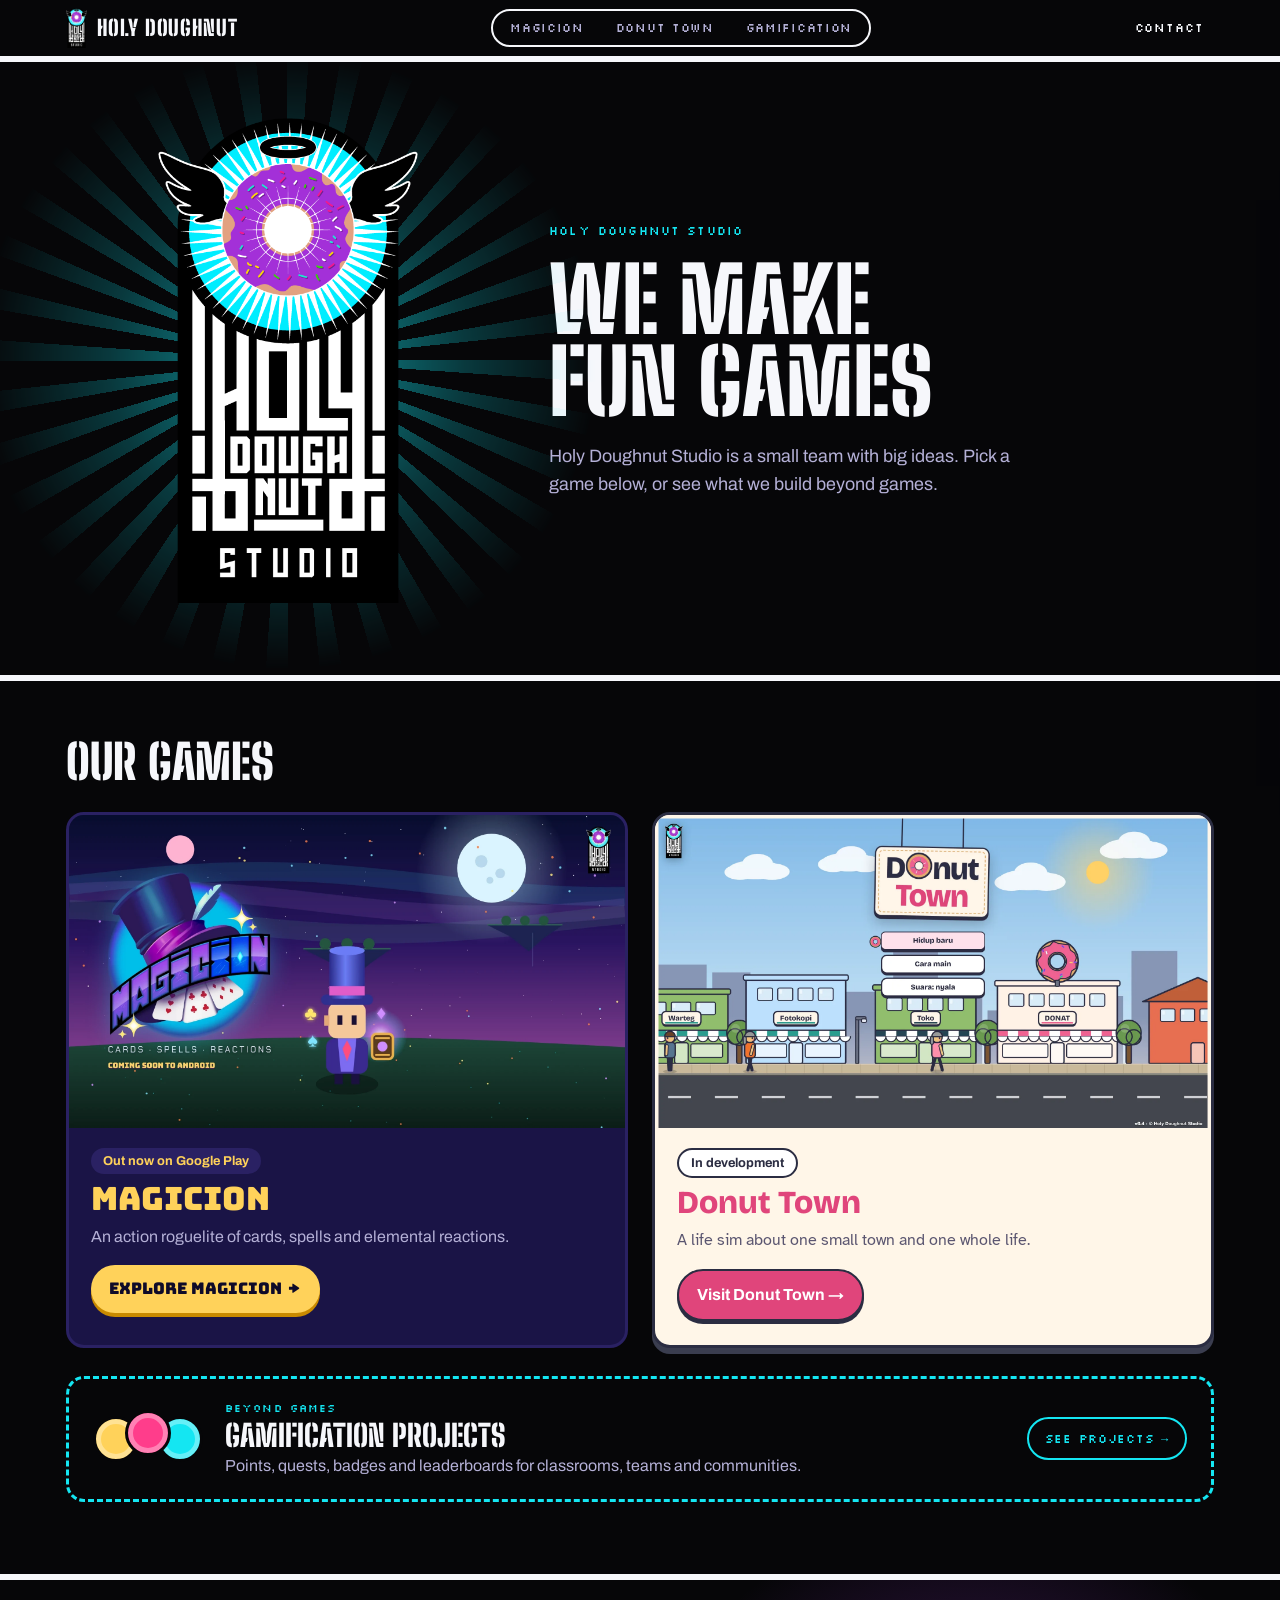
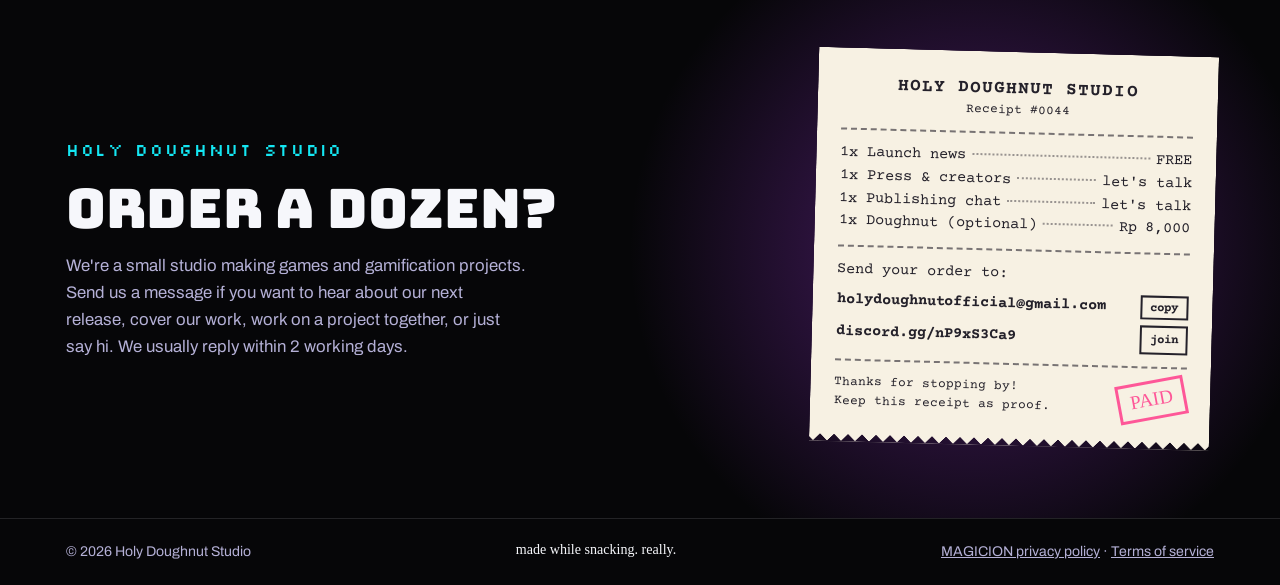
==== commit 7182a889: "MAGICION is out on Google Play" ====
--- a/index.html
+++ b/index.html
@@ -131,7 +131,7 @@
           <p class="pitch" id="game-pitch"></p>
           <div class="cta-row">
             <a class="btn" id="hero-cta" href="#contact"></a>
-            <a class="textlink" href="#gameplay" data-i18n="hero.ctaGameplay"></a>
+            <a class="textlink" id="hero-link" href="#gameplay" data-i18n="hero.ctaGameplay"></a>
           </div>
         </div>
         <dl class="facts" id="facts" data-i18n-aria="facts.label"></dl>
